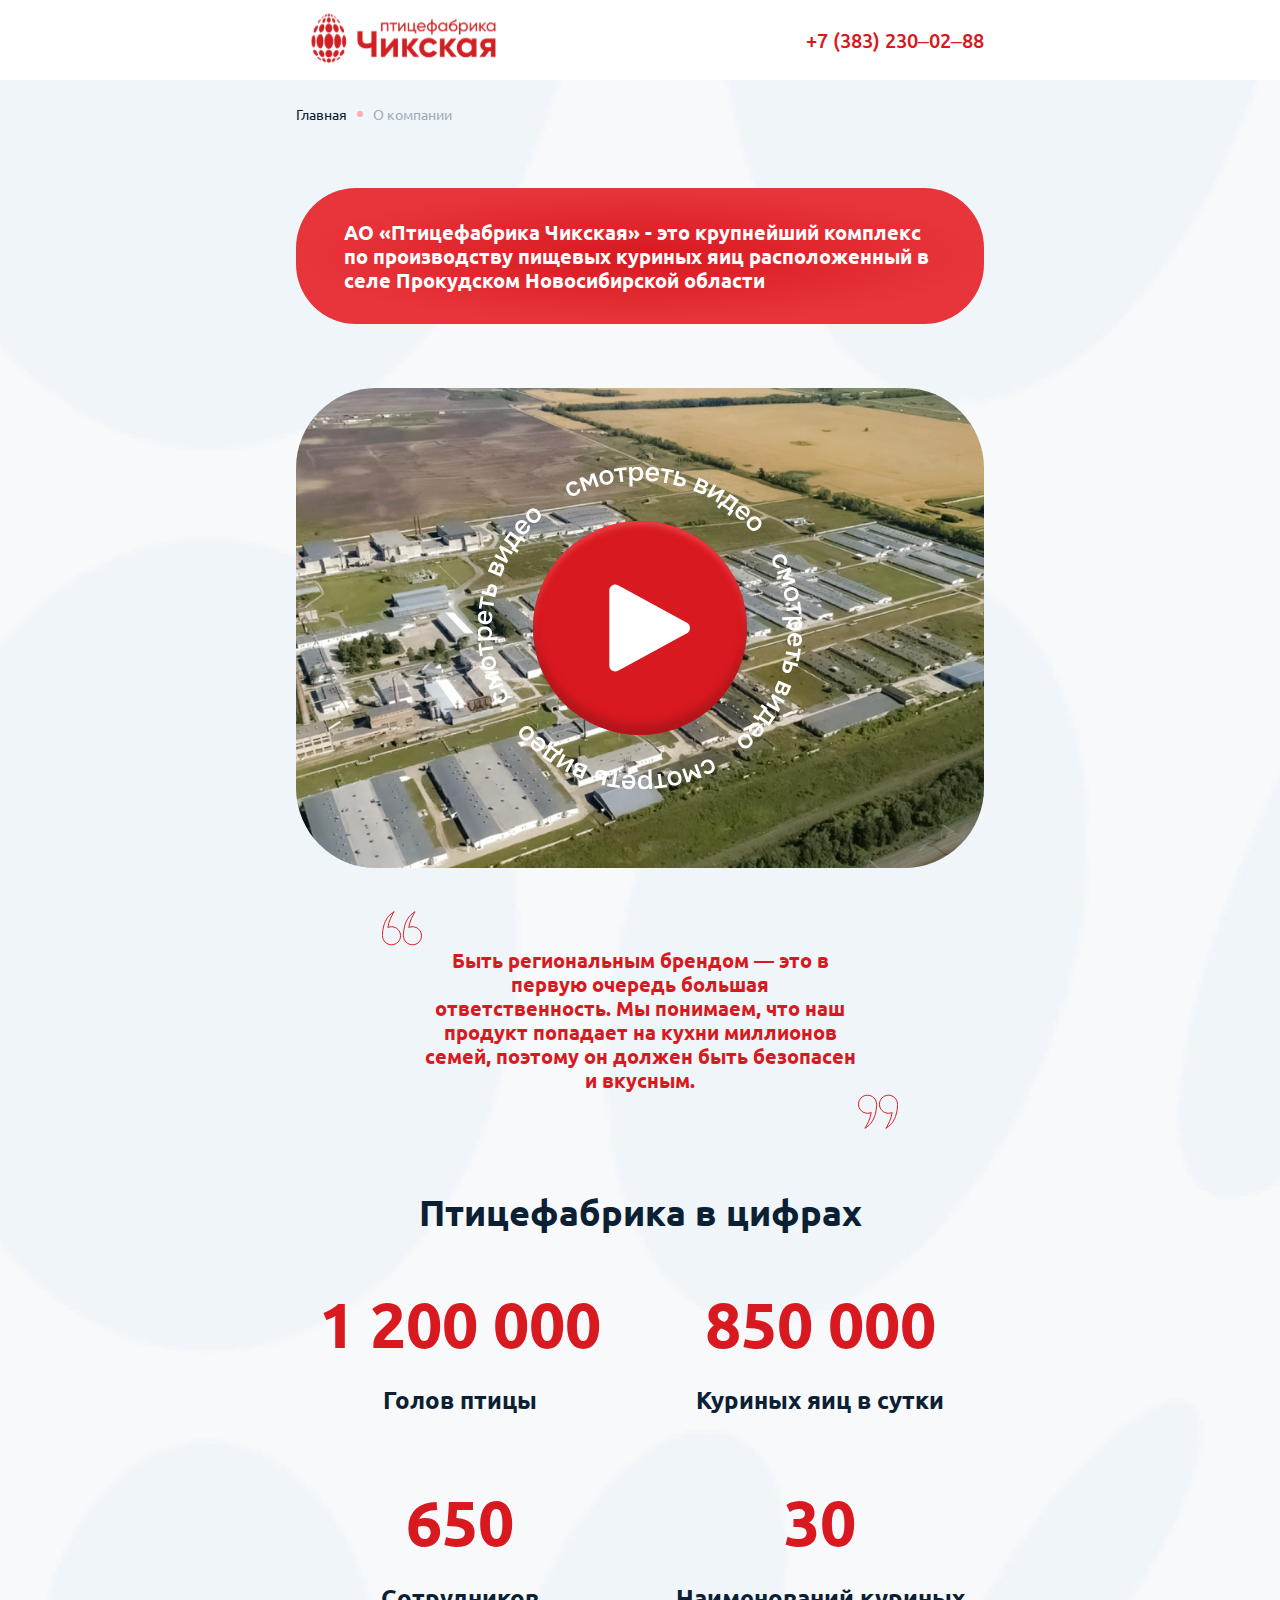
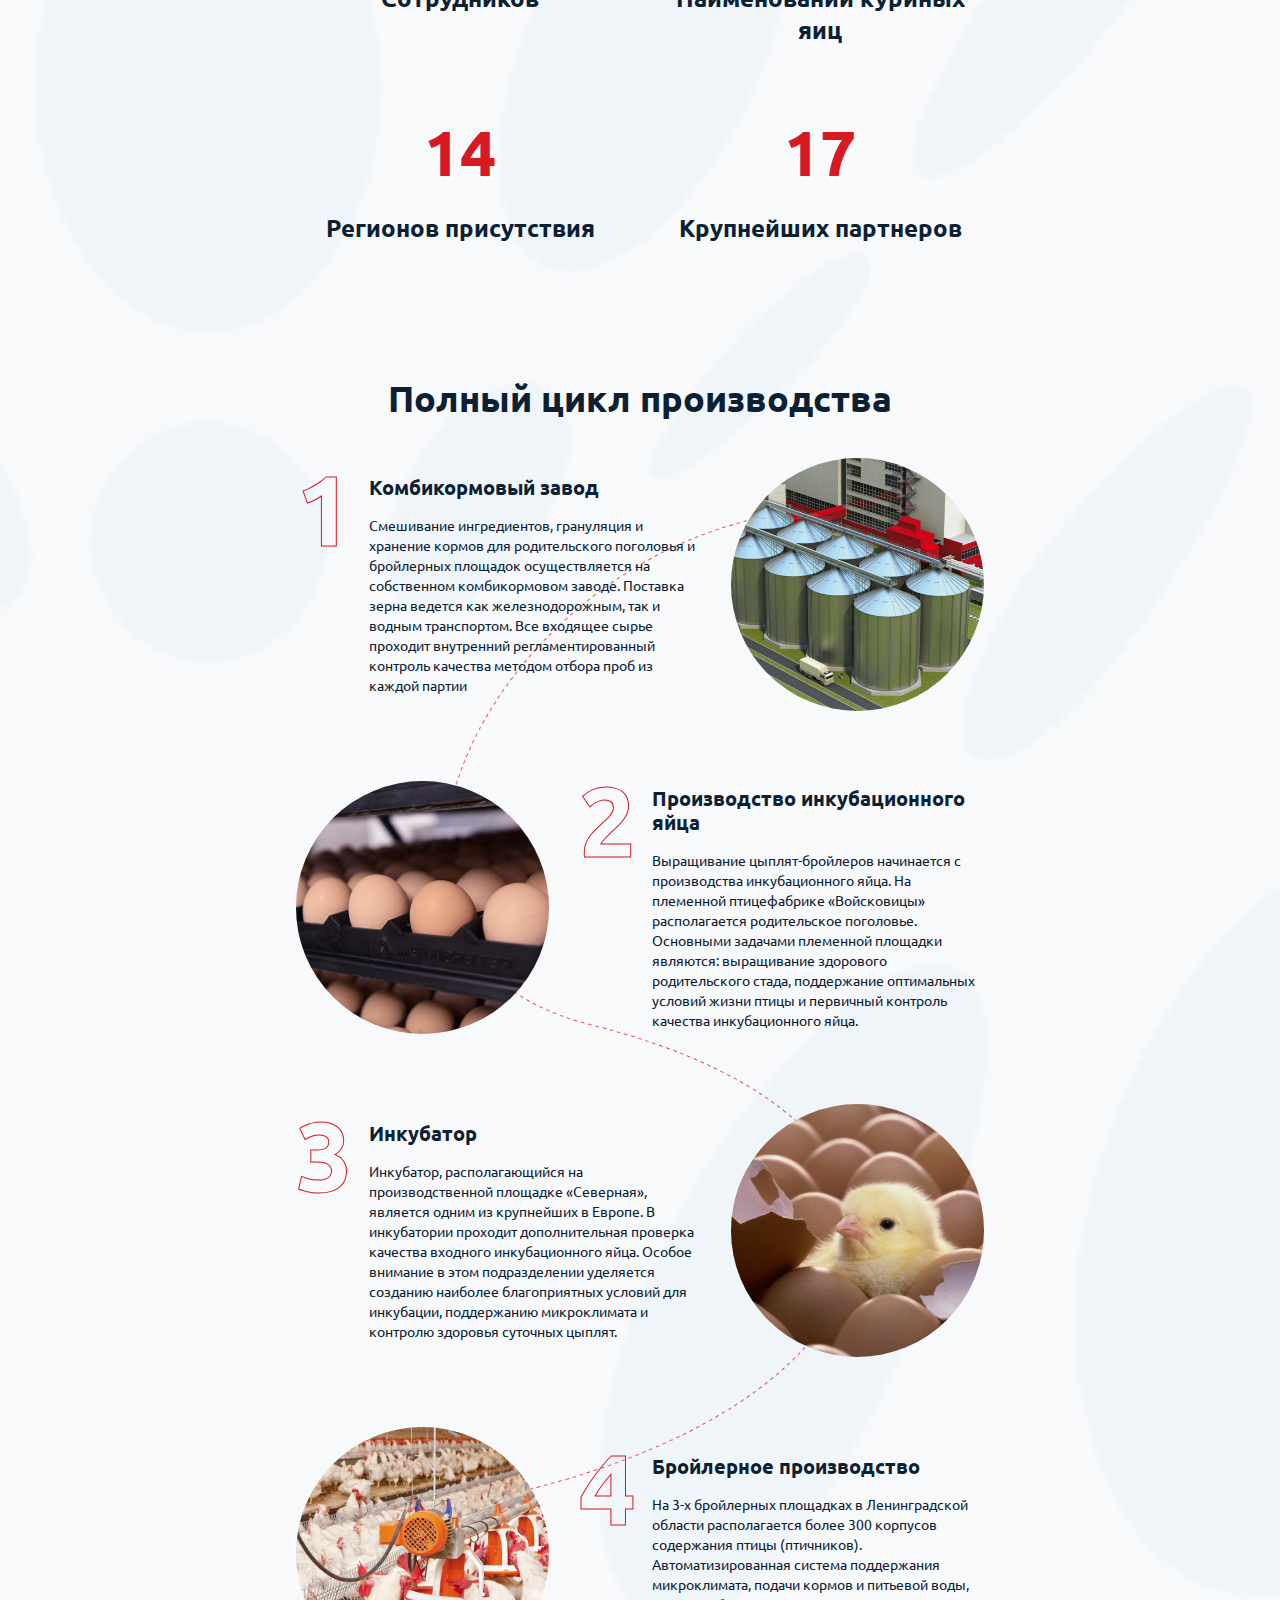
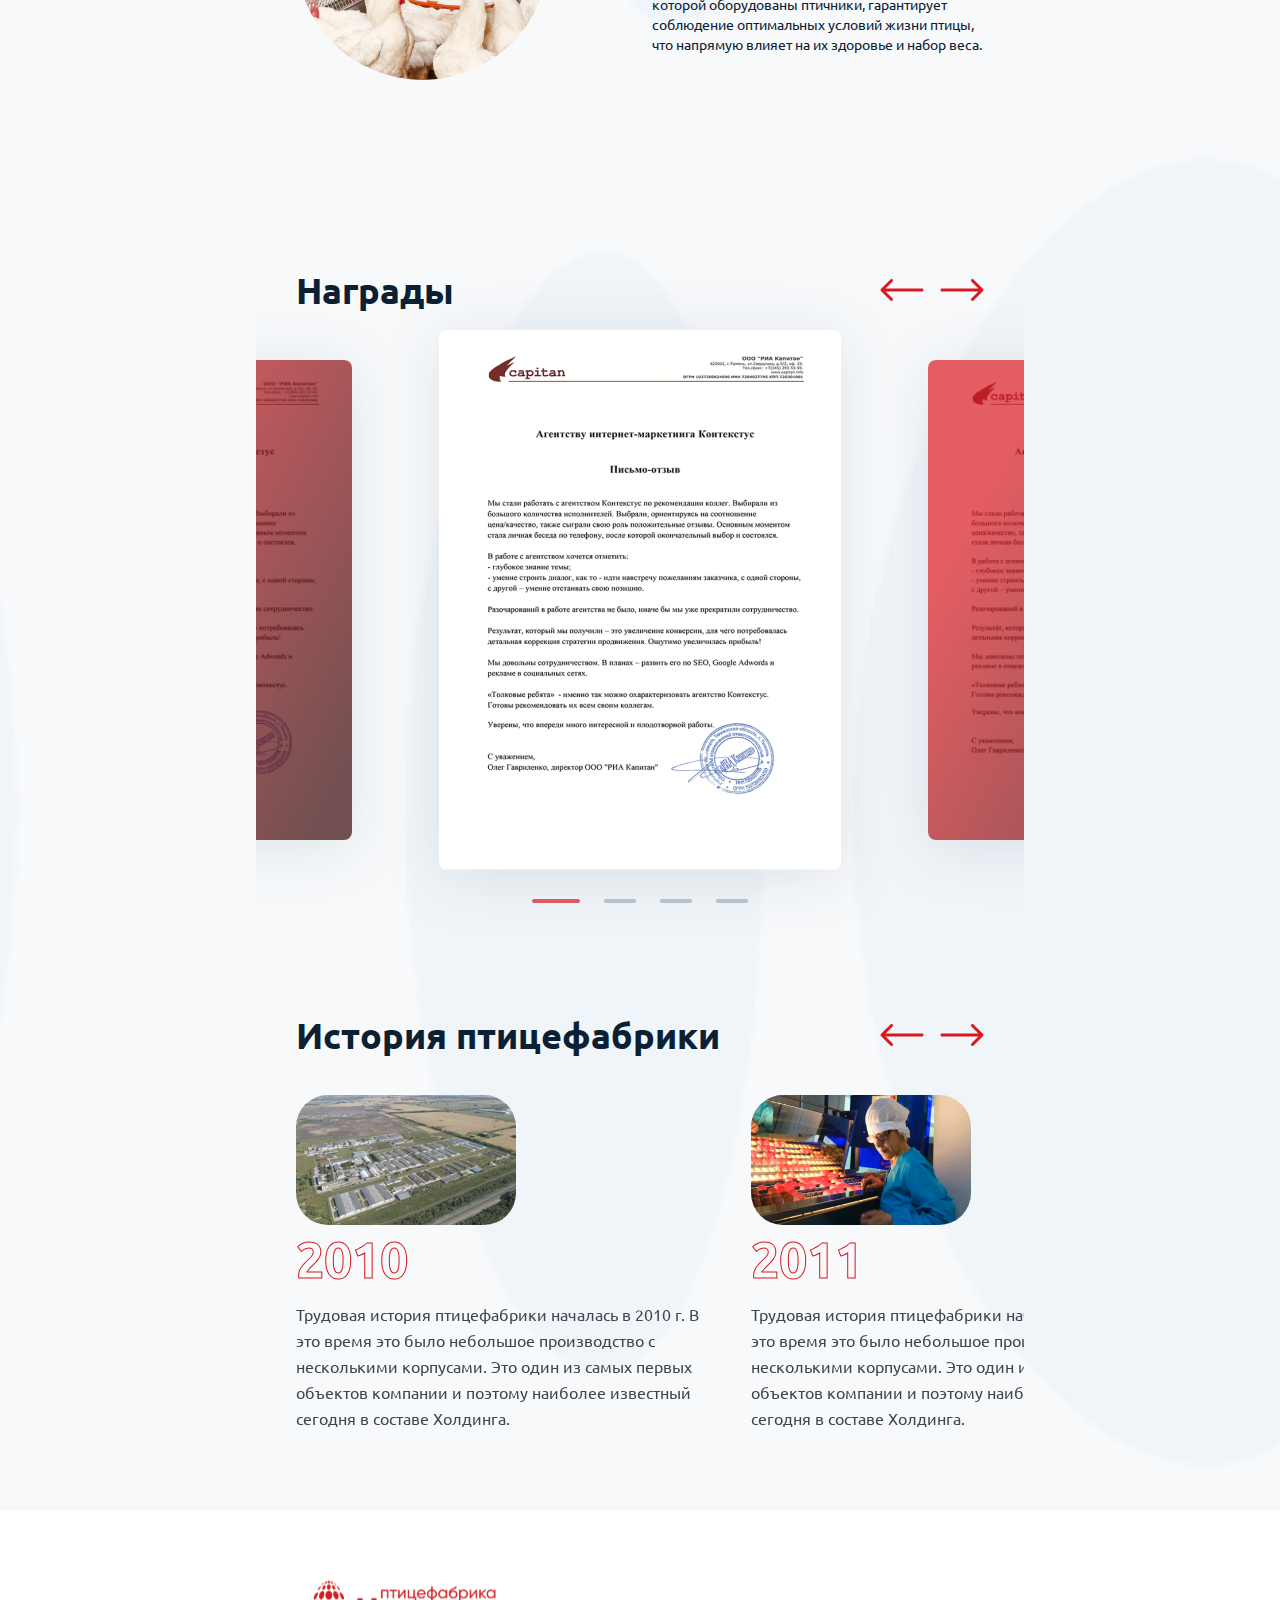
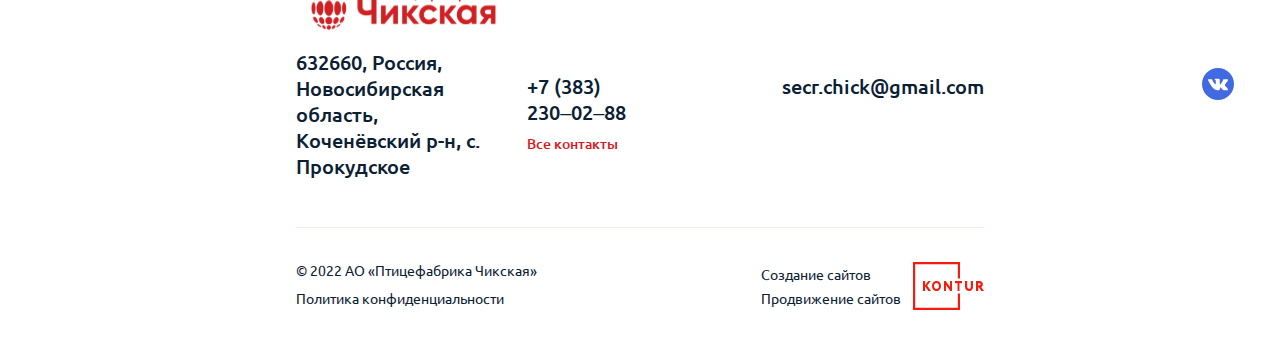
==== about-us.html @ 42e37846 "pages" ====
<!DOCTYPE html>
<html lang="ru">
<head>
    <meta charset="UTF-8">
    <meta http-equiv="X-UA-Compatible" content="IE=edge">
    <meta name="viewport" content="width=device-width, initial-scale=1.0">
    <link rel="stylesheet" href="css/normalize.css">
    <link rel="stylesheet" href="slick-1.8.1/slick/slick-theme.css">
    <link rel="stylesheet" href="slick-1.8.1/slick/slick.css">
    <link rel="stylesheet" href="css/style.css">
    <link rel="stylesheet" href="css/media.css">
    <title></title>
</head>
<body>

    <header class="header">
        <div class="container">
            <div class="header__box">
                <a href="#" class="header__logo">
                    <img src="img/logo.svg" alt="">
                </a>
                <div class="header__navbar">
                    <ul class="ul">
                        <li class="li">
                            <a href="#" class="item">О КОМПАНИИ</a>
                        </li>
                        <li class="li">
                            <a href="#" class="item">Продукция</a>
                        </li>
                        <li class="li">
                            <a href="#" class="item">Где купить</a>
                        </li>
                        <li class="li">
                            <a href="#" class="item">Блог</a>
                        </li>
                        <li class="li">
                            <a href="#" class="item">Вакансии</a>
                        </li>
                        <li class="li">
                            <a href="#" class="item">Контакты</a>
                        </li>
                    </ul>
                </div>
                <div class="header__phone">
                    <a href="tel:+7 (383) 230‒02‒88" class="phone">+7 (383) 230‒02‒88</a>
                </div>
            </div>
        </div>
    </header>
    <main class="main">
        <section class="about_us">
            <div class="container">
                <div class="crumbs">
                    <a href="#">Главная</a>
                    <span></span>
                    <p>О компании</p>
                </div>
                <div class="about_us__title">
                    <h5 class="title">АО «Птицефабрика Чикская» - это крупнейший комплекс по производству пищевых куриных яиц расположенный в селе Прокудском Новосибирской области  </h5>
                </div>
                <div class="about_us__video">
                    <img src="img/video.png" alt="" class="video_img">
                    <img src="img/play-text.svg" alt="" class="play_text">
                    <button class="play_btn">
                        <svg xmlns="http://www.w3.org/2000/svg" width="82" height="88" viewBox="0 0 82 88" fill="none">
                            <path d="M77.9139 38.7812L9.08703 1.23929C5.12594 -0.921185 0.295898 1.94566 0.295898 6.45805V81.542C0.295898 86.0543 5.12552 88.9212 9.08703 86.7607L77.9139 49.2188C82.0447 46.9655 82.0447 41.0345 77.9139 38.7812Z" fill="white"/>
                        </svg>
                    </button>
                </div>
                <div class="about_us__text">
                    <p class="text">Быть региональным брендом — это в первую очередь большая ответственность. Мы понимаем, что наш продукт попадает на кухни миллионов семей, поэтому он должен быть безопасен и вкусным. </p>
                </div>
                <div class="about_us__numbers">
                    <h2 class="title_h2 center">Птицефабрика в цифрах</h2>
                    <div class="numbers__wrap">
                        <h5 class="num">1 200 000</h5>
                        <p class="text">Голов птицы</p>
                    </div>
                    <div class="numbers__wrap">
                        <h5 class="num">850 000</h5>
                        <p class="text">Куриных яиц в сутки</p>
                    </div>
                    <div class="numbers__wrap">
                        <h5 class="num">650</h5>
                        <p class="text">Сотрудников</p>
                    </div>
                    <div class="numbers__wrap">
                        <h5 class="num">30</h5>
                        <p class="text">Наименований куриных яиц</p>
                    </div>
                    <div class="numbers__wrap">
                        <h5 class="num">14</h5>
                        <p class="text">Регионов присутствия</p>
                    </div>
                    <div class="numbers__wrap">
                        <h5 class="num">17</h5>
                        <p class="text">Крупнейших партнеров</p>
                    </div>
                </div>
            </div>
        </section>
        <section class="production">
            <div class="container">
                <h2 class="title_h2 center">Полный цикл производства</h2>
                <div class="production__box">
                    <img src="img/production-line.png" alt="" class="img_line">
                    <div class="production__content">
                        <h5 class="num">1</h5>
                        <div>
                            <h5 class="title">Комбикормовый завод</h5>
                            <p class="text">Смешивание ингредиентов, грануляция и хранение кормов для родительского поголовья и бройлерных площадок осуществляется на собственном комбикормовом заводе. Поставка зерна ведется как железнодорожным, так и водным транспортом. Все входящее сырье проходит внутренний регламентированный контроль качества методом отбора проб из каждой партии</p>
                        </div>
                    </div>
                    <div class="production__img">
                        <img src="img/line-1.png" alt="" class="line">
                        <div class="img">
                            <img src="img/production-1.png" alt="">
                        </div>
                    </div>
                    <div class="production__img">
                        <img src="img/line-2.png" alt="" class="line">
                        <div class="img">
                            <img src="img/production-2.png" alt="">
                        </div>
                    </div>
                    <div class="production__content">
                        <h5 class="num">2</h5>
                        <div>
                            <h5 class="title">Производство инкубационного яйца</h5>
                            <p class="text">Выращивание цыплят-бройлеров начинается с производства инкубационного яйца. На племенной птицефабрике «Войсковицы» располагается родительское поголовье. Основными задачами племенной площадки являются: выращивание здорового родительского стада, поддержание оптимальных условий жизни птицы и первичный контроль качества инкубационного яйца.</p>
                        </div>
                    </div>
                    <div class="production__content">
                        <h5 class="num">3</h5>
                        <div>
                            <h5 class="title">Инкубатор</h5>
                            <p class="text">Инкубатор, располагающийся на производственной площадке «Северная», является одним из крупнейших в Европе. В инкубатории проходит дополнительная проверка качества входного инкубационного яйца. Особое внимание в этом подразделении уделяется созданию наиболее благоприятных условий для инкубации, поддержанию микроклимата и контролю здоровья суточных цыплят.</p>
                        </div>
                    </div>
                    <div class="production__img">
                        <img src="img/line-3.png" alt="" class="line">
                        <div class="img">
                            <img src="img/production-3.png" alt="">
                        </div>
                    </div>
                    <div class="production__img">
                        <img src="img/line-4.png" alt="" class="line">
                        <div class="img">
                            <img src="img/production-4.png" alt="">
                        </div>
                    </div>
                    <div class="production__content">
                        <h5 class="num">4</h5>
                        <div>
                            <h5 class="title">Бройлерное производство</h5>
                            <p class="text">На 3-х бройлерных площадках в Ленинградской области располагается более 300 корпусов содержания птицы (птичников). Автоматизированная система поддержания микроклимата, подачи кормов и питьевой воды, которой оборудованы птичники, гарантирует соблюдение оптимальных условий жизни птицы, что напрямую влияет на их здоровье и набор веса.</p>
                        </div>
                    </div>
                </div>
            </div>
        </section>
        <section class="awards">
            <div class="container">
                <h2 class="title_h2">Награды</h2>
                <div class="awards__slider">
                    <div class="awards__wrap">
                        <div class="awards__block">
                            <img src="img/license.png" alt="">
                        </div>
                    </div>
                    <div class="awards__wrap">
                        <div class="awards__block">
                            <img src="img/license.png" alt="">
                        </div>
                    </div>
                    <div class="awards__wrap">
                        <div class="awards__block">
                            <img src="img/license.png" alt="">
                        </div>
                    </div>
                    <div class="awards__wrap">
                        <div class="awards__block">
                            <img src="img/license.png" alt="">
                        </div>
                    </div>
                </div>
            </div>
        </section>
        <section class="story">
            <div class="container">
                <h2 class="title_h2">История птицефабрики</h2>
                <div class="story__slider">
                    
                    <div class="story__wrap">
                        <div class="story__block">
                            <div class="img">
                                <img src="img/story-2.png" alt="">
                            </div>
                            <h5 class="date">2011</h5>
                            <p class="text">Трудовая история птицефабрики началась в 2010 г. В это время это было небольшое производство с несколькими корпусами. Это один из самых первых объектов компании и поэтому наиболее известный сегодня в составе Холдинга.</p>
                        </div>
                    </div>
                    <div class="story__wrap">
                        <div class="story__block">
                            <div class="img">
                                <img src="img/story-3.png" alt="">
                            </div>
                            <h5 class="date">2012</h5>
                            <p class="text">Трудовая история птицефабрики началась в 2010 г. В это время это было небольшое производство с несколькими корпусами. Это один из самых первых объектов компании и поэтому наиболее известный сегодня в составе Холдинга.</p>

                        </div>
                    </div>
                    <div class="story__wrap">
                        <div class="story__block">
                            <div class="img">
                                <img src="img/story-1.png" alt="">
                            </div>
                            <h5 class="date">2013</h5>
                            <p class="text">Трудовая история птицефабрики началась в 2010 г. В это время это было небольшое производство с несколькими корпусами. Это один из самых первых объектов компании и поэтому наиболее известный сегодня в составе Холдинга.</p>
                        </div>
                    </div>
                    <div class="story__wrap">
                        <div class="story__block">
                            <div class="img">
                                <img src="img/story-1.png" alt="">
                            </div>
                            <h5 class="date">2010</h5>
                            <p class="text">Трудовая история птицефабрики началась в 2010 г. В это время это было небольшое производство с несколькими корпусами. Это один из самых первых объектов компании и поэтому наиболее известный сегодня в составе Холдинга.</p>
                        </div>
                    </div>
                </div>
            </div>
        </section>
    </main>

    <footer class="footer">
        <div class="container">
            <div class="footer__box">
                <a href="#" class="footer__logo">
                    <img src="img/logo.svg" alt="">
                </a>
                <div class="footer__right">
                    <div class="footer__map">
                        <p>632660, Россия, Новосибирская область, <br> Коченёвский р-н, с. Прокудское</p>
                    </div>
                    <div class="footer__email">
                        <a href="tomail:secr.chick@gmail.com" class="link">secr.chick@gmail.com</a>
                    </div>
                    <div class="footer__phone">
                        <a href="tel:+7 (383) 230‒02‒88" class="phone">+7 (383) 230‒02‒88</a>
                        <a href="#" class="link">Все контакты</a>
                        <div class="soc">
                            <a href="#" class="item">
                                <img src="img/vk.svg" alt="">
                            </a>
                        </div>
                    </div>
                </div>
            </div>
            <div class="footer__bottom">
                <div class="left">
                    <p class="copy">© 2022 АО «Птицефабрика Чикская»</p>
                    <a href="#" class="link">Политика конфиденциальности</a>
                </div>
                <div class="right">
                    <div>
                        <a href="#" class="link">Создание сайтов</a>
                        <a href="#" class="link">Продвижение сайтов</a>
                    </div>
                    <img src="img/kontur.svg" alt="">
                </div>
            </div>
        </div>
    </footer>

    <script src="js/jquery.min.js"></script>
    <script src="slick-1.8.1/slick/slick.min.js"></script>
    <script src="js/main.js"></script>
    <script>
        $('.awards__slider').slick({
            infinite: true,
            slidesToShow: 3,
            slidesToScroll: 1,
            dots: true,
            arrows: true,
            centerMode: true,
            centerPadding: '0px',
            responsive: [
                {
                breakpoint: 1300,
                settings: {
                    centerMode: true,
                    centerPadding: '150px',
                    slidesToShow: 1,
                }
                },
                {
                breakpoint: 686,
                settings: {
                    
                }
                }
            ]
        });
        $('.story__slider').slick({
            infinite: true,
            slidesToShow: 3.14,
            slidesToScroll: 1,
            dots: false,
            arrows: true,
            responsive: [
                {
                breakpoint: 1300,
                settings: {
                    slidesToShow: 1.6,
                }
                },
                {
                breakpoint: 686,
                settings: {
                    
                }
                }
            ]
        });
    </script>
</body>
</html>
---- css/style.css ----
@import url("https://fonts.googleapis.com/css2?family=Ubuntu:ital,wght@0,300;0,400;0,500;0,700;1,300;1,400;1,500;1,700&display=swap");
*, *::before, *::after {
  margin: 0;
  padding: 0;
  outline: none;
  -webkit-box-sizing: border-box;
          box-sizing: border-box;
}

body {
  font-family: "Ubuntu", sans-serif;
}

:focus {
  outline: none;
}

button {
  cursor: pointer;
}

a {
  padding: 0;
  margin: 0;
  text-decoration: none;
}

p {
  padding: 0;
  margin: 0;
}

h1, h2, h3, h4, h5, h6 {
  padding: 0;
  margin: 0;
}

ul, ol {
  list-style: none;
  padding: 0;
  margin: 0;
}

.container {
  max-width: 1323px;
  width: 100%;
  margin: 0 auto;
}

.header {
  height: 104px;
  overflow: hidden;
  background: #FFFFFF;
}

.header__burgir {
  display: none;
}

.header__box {
  display: -webkit-box;
  display: -ms-flexbox;
  display: flex;
  -webkit-box-align: center;
      -ms-flex-align: center;
          align-items: center;
  -webkit-box-pack: justify;
      -ms-flex-pack: justify;
          justify-content: space-between;
}

.header__logo {
  width: 307px;
  height: 104px;
  display: -webkit-box;
  display: -ms-flexbox;
  display: flex;
  -webkit-box-align: center;
      -ms-flex-align: center;
          align-items: center;
  -webkit-box-pack: center;
      -ms-flex-pack: center;
          justify-content: center;
}
.header__logo img {
  width: 100%;
}

.header__navbar .ul {
  display: -webkit-box;
  display: -ms-flexbox;
  display: flex;
}
.header__navbar .item {
  font-weight: 500;
  font-size: 18px;
  line-height: 21px;
  letter-spacing: 0.02em;
  text-transform: uppercase;
  color: #0B2033;
  margin-left: 32px;
}
.header__navbar .li:nth-child(1) .item {
  margin-left: 0;
}

.header__phone .phone {
  font-weight: 500;
  font-size: 20px;
  line-height: 26px;
  color: #D81920;
}

.main {
  position: relative;
  background: #F7F9FB;
}

.main::after {
  content: "";
  background: url(../img/bg.png) no-repeat center/cover;
  position: absolute;
  top: 0;
  left: 0;
  width: 100%;
  height: 100%;
  opacity: 0.9;
}

section {
  position: relative;
  z-index: 1;
}

.banner {
  height: 752px;
}
.banner .slick-dots {
  bottom: 32px;
  z-index: 1;
}
.banner .slick-dots li {
  width: 32px;
  height: 4px;
  background: #FFFFFF;
  opacity: 0.7;
  border-radius: 4px;
  margin: 0 12px;
  -webkit-transition: all 0.2s ease;
  transition: all 0.2s ease;
}
.banner .slick-dots li button {
  display: none;
}
.banner .slick-dots li.slick-active {
  width: 48px;
  background: #D81920;
  opacity: 1;
}

.banner__wrap {
  height: 752px;
  position: relative;
}

.banner__wrap::after {
  content: "";
  width: 100%;
  height: 645px;
  background: -webkit-gradient(linear, left top, left bottom, color-stop(44.77%, rgba(11, 32, 51, 0)), to(rgba(11, 32, 51, 0.7)));
  background: linear-gradient(180deg, rgba(11, 32, 51, 0) 44.77%, rgba(11, 32, 51, 0.7) 100%);
  position: absolute;
  bottom: 0;
  left: 0;
}

.banner__block {
  position: relative;
  z-index: 1;
  width: 100%;
  height: 100%;
  padding-top: 500px;
}
.banner__block .title {
  max-width: 720px;
  width: 100%;
  font-weight: 700;
  font-size: 50px;
  line-height: 68px;
  color: #FFFFFF;
}

.title_h2 {
  display: -webkit-box;
  display: -ms-flexbox;
  display: flex;
  font-weight: 700;
  font-size: 40px;
  line-height: 40px;
  color: #0B2033;
  margin-bottom: 20px;
  position: relative;
}
.title_h2 span {
  width: 24px;
  height: 24px;
  background: #D81920;
  border-radius: 50%;
  display: -webkit-box;
  display: -ms-flexbox;
  display: flex;
  -webkit-box-align: center;
      -ms-flex-align: center;
          align-items: center;
  -webkit-box-pack: center;
      -ms-flex-pack: center;
          justify-content: center;
  font-weight: 400;
  font-size: 14px;
  line-height: 20px;
  color: #FFFFFF;
  position: absolute;
  top: -3px;
  right: -30px;
}
.title_h2 .link {
  margin-left: auto;
  font-weight: 500;
  font-size: 14px;
  line-height: 18px;
  color: #FF2931;
  display: -webkit-box;
  display: -ms-flexbox;
  display: flex;
  -webkit-box-align: center;
      -ms-flex-align: center;
          align-items: center;
}
.title_h2 .link svg {
  margin-left: 7px;
}

.title_h2.center {
  display: -webkit-box;
  display: -ms-flexbox;
  display: flex;
  -webkit-box-pack: center;
      -ms-flex-pack: center;
          justify-content: center;
}

.title__h2 {
  font-weight: 700;
  font-size: 50px;
  line-height: 68px;
  color: #0B2033;
  margin-bottom: 40px;
}

.services {
  padding-top: 117px;
}

.services__title {
  font-weight: 400;
  font-size: 32px;
  line-height: 40px;
  color: #3F464E;
  margin-bottom: 50px;
}

.services__box {
  display: -webkit-box;
  display: -ms-flexbox;
  display: flex;
  -ms-flex-wrap: wrap;
      flex-wrap: wrap;
}

.services__block {
  width: 420px;
  background: #FFFFFF;
  border-radius: 16px;
  padding: 35px 30px 60px 30px;
  margin-right: 30px;
  margin-bottom: 30px;
}
.services__block .icon {
  margin-bottom: 16px;
  height: 100px;
}
.services__block .title {
  font-weight: 700;
  font-size: 24px;
  line-height: 32px;
  color: #0B2033;
  margin-bottom: 16px;
}
.services__block .text {
  font-weight: 400;
  font-size: 14px;
  line-height: 20px;
  color: #3F464E;
}

.services__block:nth-child(3n) {
  margin-right: 0;
}

.news {
  padding-top: 120px;
  padding-bottom: 120px;
}
.news .title_h2 {
  margin-bottom: 47px;
}

.news__box {
  display: -webkit-box;
  display: -ms-flexbox;
  display: flex;
}

.news__item {
  display: block;
  width: 420px;
  margin-right: 30px;
  padding-bottom: 20px;
  border-bottom: 1px solid #D7E1EA;
  -webkit-transition: all 0.3s ease;
  transition: all 0.3s ease;
}
.news__item .img {
  width: 100%;
  height: 195px;
  position: relative;
  overflow: hidden;
  margin-bottom: 16px;
}
.news__item .img img {
  position: absolute;
  top: 50%;
  left: 50%;
  -webkit-transform: translate(-50%, -50%);
          transform: translate(-50%, -50%);
  width: 100%;
}
.news__item .date {
  display: inline-block;
  padding: 4px 20px;
  border: 1px solid #0B2033;
  border-radius: 28px;
  margin-bottom: 16px;
  font-weight: 400;
  font-size: 14px;
  line-height: 20px;
  color: #0B2033;
}
.news__item .title {
  height: 78px;
  overflow: hidden;
  font-weight: 500;
  font-size: 20px;
  line-height: 26px;
  color: #0B2033;
  -webkit-transition: all 0.3s ease;
  transition: all 0.3s ease;
}

.news__item:nth-child(3n) {
  margin-right: 0;
}

.news__item:hover {
  border-bottom: 1px solid #FBE9EA;
}
.news__item:hover .title {
  color: #FF2931;
}

.footer {
  background: #FFFFFF;
  padding-top: 58px;
}

.footer__box {
  display: -webkit-box;
  display: -ms-flexbox;
  display: flex;
  -webkit-box-pack: justify;
      -ms-flex-pack: justify;
          justify-content: space-between;
  padding-bottom: 40px;
}

.footer__map {
  width: 400px;
}

.footer__logo {
  min-width: 215px;
  width: 215px;
  height: 80px;
}
.footer__logo img {
  width: 100%;
}

.footer__right {
  width: 100%;
  display: -webkit-box;
  display: -ms-flexbox;
  display: flex;
  -webkit-box-pack: justify;
      -ms-flex-pack: justify;
          justify-content: space-between;
}

.footer__map p {
  font-weight: 500;
  font-size: 20px;
  line-height: 26px;
  color: #0B2033;
}

.footer__email .link {
  font-weight: 500;
  font-size: 20px;
  line-height: 26px;
  color: #0B2033;
}

.footer__phone .phone {
  display: block;
  font-weight: 500;
  font-size: 20px;
  line-height: 26px;
  color: #0B2033;
  margin-bottom: 10px;
}
.footer__phone .link {
  display: block;
  font-weight: 500;
  font-size: 14px;
  line-height: 18px;
  color: #D81920;
  margin-bottom: 12px;
}
.footer__phone .soc {
  display: -webkit-box;
  display: -ms-flexbox;
  display: flex;
}
.footer__phone .soc .item {
  width: 32px;
  height: 32px;
  display: block;
  margin-right: 6px;
}
.footer__phone .soc .item img {
  width: 100%;
}

.footer__bottom {
  display: -webkit-box;
  display: -ms-flexbox;
  display: flex;
  padding-top: 40px;
  padding-bottom: 40px;
  border-top: 1px solid #FBE8E9;
}
.footer__bottom .left .copy {
  font-weight: 400;
  font-size: 14px;
  line-height: 20px;
  color: #0B2033;
  margin-bottom: 8px;
}
.footer__bottom .left .link {
  font-weight: 400;
  font-size: 14px;
  line-height: 20px;
  color: #0B2033;
}
.footer__bottom .right {
  margin-left: auto;
  display: -webkit-box;
  display: -ms-flexbox;
  display: flex;
  -webkit-box-pack: end;
      -ms-flex-pack: end;
          justify-content: flex-end;
  -webkit-box-align: center;
      -ms-flex-align: center;
          align-items: center;
}
.footer__bottom .right .link {
  display: block;
  font-weight: 400;
  font-size: 14px;
  line-height: 20px;
  color: #0B2033;
  margin: 4px 0;
}
.footer__bottom .right img {
  margin-left: 12px;
}

.about_us {
  padding-top: 24px;
}

.crumbs {
  display: -webkit-box;
  display: -ms-flexbox;
  display: flex;
  -webkit-box-align: center;
      -ms-flex-align: center;
          align-items: center;
  margin-bottom: 80px;
}
.crumbs p {
  font-weight: 400;
  font-size: 14px;
  line-height: 20px;
  color: #A0ADB9;
}
.crumbs a {
  font-weight: 400;
  font-size: 14px;
  line-height: 20px;
  color: #0B2033;
}
.crumbs a:hover {
  color: #D81920;
}
.crumbs span {
  width: 6px;
  height: 6px;
  border-radius: 50%;
  background: #FBAEB1;
  margin: 0 10px;
}

.about_us__title {
  background: radial-gradient(50% 50% at 50% 50%, #D81920 0%, #E7353B 100%);
  border-radius: 80px;
  padding: 32px 80px 40px 80px;
  margin-bottom: 80px;
  overflow: hidden;
  position: relative;
}
.about_us__title .title {
  font-weight: 700;
  font-size: 40px;
  line-height: 48px;
  color: #FFFFFF;
  position: relative;
  z-index: 1;
}

@-webkit-keyframes play_text {
  from {
    -webkit-transform: translate(-50%, -50%) rotate(0);
            transform: translate(-50%, -50%) rotate(0);
  }
  to {
    -webkit-transform: translate(-50%, -50%) rotate(-360deg);
            transform: translate(-50%, -50%) rotate(-360deg);
  }
}

@keyframes play_text {
  from {
    -webkit-transform: translate(-50%, -50%) rotate(0);
            transform: translate(-50%, -50%) rotate(0);
  }
  to {
    -webkit-transform: translate(-50%, -50%) rotate(-360deg);
            transform: translate(-50%, -50%) rotate(-360deg);
  }
}
.about_us__video {
  width: 100%;
  height: 587px;
  position: relative;
  overflow: hidden;
  border-radius: 80px;
  margin-bottom: 120px;
}
.about_us__video .video_img {
  position: absolute;
  top: 50%;
  left: 50%;
  -webkit-transform: translate(-50%, -50%);
          transform: translate(-50%, -50%);
  width: 100%;
  height: auto;
}
.about_us__video .play_text {
  position: absolute;
  top: 50%;
  left: 50%;
  z-index: 1;
  -webkit-transform: translate(-50%, -50%);
          transform: translate(-50%, -50%);
  -webkit-animation-name: play_text;
          animation-name: play_text;
  -webkit-animation-duration: 20s;
          animation-duration: 20s;
  -webkit-animation-iteration-count: infinite;
          animation-iteration-count: infinite;
  -webkit-animation-timing-function: linear;
          animation-timing-function: linear;
}
.about_us__video .play_btn {
  width: 214px;
  height: 214px;
  background: #D81920;
  -webkit-box-shadow: inset 0px -10px 9px #B1151B, inset 0px 4px 6px #EC4147;
          box-shadow: inset 0px -10px 9px #B1151B, inset 0px 4px 6px #EC4147;
  border-radius: 50%;
  display: -webkit-box;
  display: -ms-flexbox;
  display: flex;
  -webkit-box-align: center;
      -ms-flex-align: center;
          align-items: center;
  -webkit-box-pack: center;
      -ms-flex-pack: center;
          justify-content: center;
  position: absolute;
  top: 50%;
  left: 50%;
  z-index: 2;
  -webkit-transform: translate(-50%, -50%);
          transform: translate(-50%, -50%);
  border: 0;
  -webkit-transition: all 0.4s ease;
  transition: all 0.4s ease;
}
.about_us__video .play_btn svg {
  -webkit-transform: translateX(10px);
          transform: translateX(10px);
}
.about_us__video .play_btn:hover {
  -webkit-transform: translate(-50%, -50%) scale(1.04);
          transform: translate(-50%, -50%) scale(1.04);
}

.about_us__text {
  max-width: 837px;
  width: 100%;
  margin: 0 auto;
  margin-bottom: 120px;
  position: relative;
}
.about_us__text .text {
  font-weight: 700;
  font-size: 24px;
  line-height: 32px;
  text-align: center;
  color: #D81920;
  position: relative;
  z-index: 1;
}

.about_us__text::after {
  content: "";
  width: 40px;
  height: 40px;
  background: url(../img/quote.svg) no-repeat center;
  background-size: 100%;
  position: absolute;
  top: -40px;
  left: -40px;
}

.about_us__text::before {
  content: "";
  width: 40px;
  height: 40px;
  background: url(../img/quote.svg) no-repeat center;
  background-size: 100%;
  position: absolute;
  bottom: -40px;
  right: -40px;
  -webkit-transform: rotate(-180deg);
          transform: rotate(-180deg);
}

.about_us__numbers {
  display: -webkit-box;
  display: -ms-flexbox;
  display: flex;
  -ms-flex-wrap: wrap;
      flex-wrap: wrap;
  padding-bottom: 120px;
}
.about_us__numbers .title_h2 {
  width: 100%;
  margin-bottom: 40px;
}

.numbers__wrap {
  width: 440px;
  display: -webkit-box;
  display: -ms-flexbox;
  display: flex;
  -webkit-box-orient: vertical;
  -webkit-box-direction: normal;
      -ms-flex-direction: column;
          flex-direction: column;
  -webkit-box-align: center;
      -ms-flex-align: center;
          align-items: center;
  padding-top: 16px;
  padding-bottom: 40px;
  margin-bottom: 14px;
}
.numbers__wrap .num {
  font-weight: 700;
  font-size: 64px;
  line-height: 72px;
  color: #D81920;
  margin-bottom: 24px;
}
.numbers__wrap .text {
  font-weight: 700;
  font-size: 24px;
  line-height: 32px;
  text-align: center;
  color: #0B2033;
}

.production {
  padding-bottom: 120px;
}
.production .title_h2 {
  margin-bottom: 40px;
}

.production__box {
  display: -webkit-box;
  display: -ms-flexbox;
  display: flex;
  -webkit-box-align: center;
      -ms-flex-align: center;
          align-items: center;
  -webkit-box-pack: justify;
      -ms-flex-pack: justify;
          justify-content: space-between;
  -ms-flex-wrap: wrap;
      flex-wrap: wrap;
  max-width: 1165px;
  width: 100%;
  margin: 0 auto;
  position: relative;
}
.production__box .img_line {
  position: absolute;
  top: 16%;
  left: 20%;
}

.production__content {
  width: 553px;
  margin-bottom: 12px;
  display: -webkit-box;
  display: -ms-flexbox;
  display: flex;
  position: relative;
  z-index: 2;
}
.production__content .num {
  width: 57px;
  margin-right: 16px;
  font-weight: 700;
  font-size: 100px;
  line-height: 68px;
  color: rgba(0, 0, 0, 0);
  text-decoration: none;
  -webkit-text-stroke-width: 1px;
  -webkit-text-stroke-color: #D81920;
}
.production__content .title {
  font-weight: 700;
  font-size: 24px;
  line-height: 32px;
  color: #0B2033;
  margin-bottom: 16px;
}
.production__content .text {
  font-weight: 400;
  font-size: 16px;
  line-height: 26px;
  color: #0B2033;
}

.production__img {
  width: 480px;
  height: 480px;
  margin-bottom: 12px;
  position: relative;
  position: relative;
  z-index: 2;
}
.production__img .line {
  position: absolute;
  bottom: -5px;
  right: -5px;
  z-index: 1;
}
.production__img .img {
  width: 480px;
  height: 480px;
  overflow: hidden;
  position: absolute;
  top: 0;
  left: 0;
  border-radius: 50%;
}
.production__img .img img {
  position: absolute;
  top: 50%;
  left: 50%;
  -webkit-transform: translate(-50%, -50%);
          transform: translate(-50%, -50%);
  width: 130%;
  height: auto;
}

.awards .slick-prev {
  width: 45px;
  height: 30px;
  top: 0px;
  right: 56px;
  left: auto;
  background: url(../img/left.svg) no-repeat center;
}
.awards .slick-next {
  width: 45px;
  height: 30px;
  top: 0px;
  right: 0;
  background: url(../img/right.svg) no-repeat center;
}
.awards .slick-next::before, .awards .slick-prev::before {
  display: none;
}
.awards .slick-track {
  padding-top: 50px;
  padding-bottom: 150px;
}
.awards .slick-dots {
  bottom: 120px;
}
.awards .slick-dots li {
  width: 32px;
  height: 4px;
  background: #A0ADB9;
  opacity: 0.7;
  border-radius: 4px;
  margin: 0 12px;
  border-radius: 4px;
}
.awards .slick-dots li button {
  display: none;
}
.awards .slick-dots li.slick-active {
  width: 48px;
  background: #D81920;
}

.awards__slider {
  margin-top: -50px;
}

.awards__wrap {
  height: 540px;
  display: -webkit-box !important;
  display: -ms-flexbox !important;
  display: flex !important;
  -webkit-box-align: center;
      -ms-flex-align: center;
          align-items: center;
}

.awards__block {
  width: 360px;
  height: 480px;
  position: relative;
  overflow: hidden;
  margin: 0 auto;
  -webkit-transition: all 0.3s ease;
  transition: all 0.3s ease;
  -webkit-filter: drop-shadow(0px 8px 30px rgba(16, 38, 61, 0.1));
          filter: drop-shadow(0px 8px 30px rgba(16, 38, 61, 0.1));
  border-radius: 8px;
}
.awards__block img {
  position: absolute;
  top: 50%;
  left: 50%;
  -webkit-transform: translate(-50%, -50%);
          transform: translate(-50%, -50%);
  width: 100%;
}

.awards__wrap.slick-slide.slick-current.slick-active.slick-center .awards__block {
  width: 402px;
  height: 540px;
}

.awards__block::after {
  content: "";
  width: 100%;
  height: 100%;
  background: linear-gradient(118.12deg, rgba(216, 25, 32, 0.7) 20.61%, rgba(55, 5, 7, 0.7) 93.24%), url(c1.png);
  position: absolute;
  top: 0;
  left: 0;
  -webkit-transition: all 0.2s ease;
  transition: all 0.2s ease;
}

.awards__wrap.slick-slide.slick-current.slick-active.slick-center .awards__block::after {
  opacity: 0;
}

.story {
  padding-bottom: 160px;
}
.story .title_h2 {
  margin-bottom: 40px;
}
.story .slick-prev {
  width: 45px;
  height: 30px;
  top: -40px;
  right: 56px;
  left: auto;
  background: url(../img/left.svg) no-repeat center;
}
.story .slick-next {
  width: 45px;
  height: 30px;
  top: -40px;
  right: 0;
  background: url(../img/right.svg) no-repeat center;
}
.story .slick-next::before, .story .slick-prev::before {
  display: none;
}
.story .container {
  padding-right: 0;
}

.story__block {
  width: 420px;
  -webkit-transform: translateX(14%);
          transform: translateX(14%);
}
.story__block .img {
  width: 220px;
  height: 130px;
  position: relative;
  overflow: hidden;
  border-radius: 32px;
}
.story__block .img img {
  position: absolute;
  top: 50%;
  left: 50%;
  -webkit-transform: translate(-50%, -50%);
          transform: translate(-50%, -50%);
  width: 100%;
  height: auto;
}
.story__block .date {
  font-weight: 700;
  font-size: 50px;
  line-height: 68px;
  color: rgba(0, 0, 0, 0);
  text-decoration: none;
  -webkit-text-stroke-width: 1px;
  -webkit-text-stroke-color: #D81920;
  margin-bottom: 8px;
}
.story__block .text {
  font-weight: 400;
  font-size: 16px;
  line-height: 26px;
  color: #3F464E;
}

.crumbs {
  margin-bottom: 80px;
  display: -webkit-box;
  display: -ms-flexbox;
  display: flex;
  -webkit-box-align: center;
      -ms-flex-align: center;
          align-items: center;
}
.crumbs a {
  font-weight: 400;
  font-size: 14px;
  line-height: 20px;
  color: #0B2033;
}
.crumbs span {
  width: 6px;
  height: 6px;
  margin: 0 10px;
  border-radius: 50%;
  background: #FBAEB1;
}
.crumbs p {
  font-weight: 400;
  font-size: 14px;
  line-height: 20px;
  color: #A0ADB9;
}

.products {
  padding-top: 24px;
  padding-bottom: 120px;
}
.products .title_h2 {
  margin-bottom: 40px;
}

.products__box {
  display: -webkit-box;
  display: -ms-flexbox;
  display: flex;
  -webkit-box-pack: justify;
      -ms-flex-pack: justify;
          justify-content: space-between;
}

.products__aside {
  width: 285px;
}
.products__aside .wrap {
  background: #FFFFFF;
  border-radius: 16px;
  overflow: hidden;
}
.products__aside .btn {
  width: 100%;
  height: 42px;
  background: #D81920;
  border-radius: 40px;
  border: 0;
  display: -webkit-box;
  display: -ms-flexbox;
  display: flex;
  -webkit-box-align: center;
      -ms-flex-align: center;
          align-items: center;
  -webkit-box-pack: center;
      -ms-flex-pack: center;
          justify-content: center;
  font-weight: 400;
  font-size: 16px;
  line-height: 26px;
  color: #FFFFFF;
  margin-top: 32px;
  -webkit-transition: all 0.2s ease;
  transition: all 0.2s ease;
}
.products__aside .btn:hover {
  background: #FF2931;
}
.products__aside .nav .item {
  display: block;
  padding: 12px 32px;
  border-bottom: 1px solid #F7F9FB;
  border-radius: 10px;
  font-weight: 400;
  font-size: 16px;
  line-height: 26px;
  color: #3F464E;
  overflow: hidden;
  position: relative;
  -webkit-transition: all 0.2s ease;
  transition: all 0.2s ease;
}
.products__aside .nav .item:hover, .products__aside .nav .item.active {
  color: #FF2931;
}
.products__aside .nav .item.active::after {
  content: "";
  width: 5px;
  height: 100%;
  position: absolute;
  top: 0;
  background: #FF2931;
  left: 0;
}

.products__content {
  width: 987px;
}
.products__content .box {
  display: -webkit-box;
  display: -ms-flexbox;
  display: flex;
  -ms-flex-wrap: wrap;
      flex-wrap: wrap;
}

.products__item {
  display: block;
  width: 311px;
  height: 364px;
  margin-right: 27px;
  margin-bottom: 30px;
  background: #FFFFFF;
  -webkit-box-shadow: 0px 8px 30px rgba(16, 38, 61, 0.1);
          box-shadow: 0px 8px 30px rgba(16, 38, 61, 0.1);
  border-radius: 16px;
  position: relative;
  overflow: hidden;
}
.products__item .medal {
  position: absolute;
  top: 10px;
  right: 10px;
  z-index: 2;
}
.products__item .img {
  width: 100%;
  height: 220px;
  position: relative;
  overflow: hidden;
}
.products__item .img img {
  position: absolute;
  top: 50%;
  left: 50%;
  -webkit-transform: translate(-50%, -50%);
          transform: translate(-50%, -50%);
  width: auto;
  height: 100%;
  -webkit-transition: all 0.3s ease;
  transition: all 0.3s ease;
}
.products__item .img .btn {
  opacity: 0;
  width: 150px;
  height: 42px;
  background: #D81920;
  border-radius: 40px;
  display: -webkit-box;
  display: -ms-flexbox;
  display: flex;
  -webkit-box-align: center;
      -ms-flex-align: center;
          align-items: center;
  -webkit-box-pack: center;
      -ms-flex-pack: center;
          justify-content: center;
  font-weight: 400;
  font-size: 16px;
  line-height: 26px;
  color: #FFFFFF;
  position: absolute;
  top: 50%;
  left: 50%;
  -webkit-transform: translate(-50%, -50%);
          transform: translate(-50%, -50%);
  -webkit-transition: all 0.3s ease;
  transition: all 0.3s ease;
  border: 0;
}
.products__item .img .btn:hover {
  background: #FF2931;
}
.products__item .title {
  font-family: "Ubuntu", sans-serif;
  height: 52px;
  overflow: hidden;
  font-weight: 400;
  font-size: 16px;
  line-height: 26px;
  color: #0B2033;
  margin-bottom: 20px;
  padding: 0 24px;
}
.products__item .code {
  font-weight: 400;
  font-size: 14px;
  line-height: 20px;
  color: #A0ADB9;
  padding: 0 24px;
}

.products__item:hover .img .btn {
  opacity: 1;
}
.products__item:hover .img img {
  opacity: 0.7;
}

.products__item:nth-child(3n) {
  margin-right: 0;
}

.paginator {
  margin-top: 10px;
  display: -webkit-box;
  display: -ms-flexbox;
  display: flex;
}
.paginator .left, .paginator .link, .paginator .right {
  width: 32px;
  height: 32px;
  margin-right: 16px;
  border: 1px solid #A0ADB9;
  border-radius: 48px;
  border-radius: 50%;
  display: -webkit-box;
  display: -ms-flexbox;
  display: flex;
  -webkit-box-align: center;
      -ms-flex-align: center;
          align-items: center;
  -webkit-box-pack: center;
      -ms-flex-pack: center;
          justify-content: center;
  font-weight: 400;
  font-size: 16px;
  line-height: 26px;
  color: #A0ADB9;
  -webkit-transition: all 0.3s ease;
  transition: all 0.3s ease;
}
.paginator .left svg path, .paginator .link svg path, .paginator .right svg path {
  -webkit-transition: all 0.3s ease;
  transition: all 0.3s ease;
}
.paginator .left:hover, .paginator .link:hover, .paginator .right:hover {
  background: #D81920;
  color: #fff;
  border-color: #D81920;
}
.paginator .left:hover svg path, .paginator .link:hover svg path, .paginator .right:hover svg path {
  fill: #fff;
}

.category {
  padding-top: 24px;
  padding-bottom: 120px;
}

.category__box {
  display: -webkit-box;
  display: -ms-flexbox;
  display: flex;
  -webkit-box-pack: justify;
      -ms-flex-pack: justify;
          justify-content: space-between;
}

.category__left {
  width: 549px;
  border-radius: 16px;
  overflow: hidden;
}
.category__left .img {
  width: 100%;
  height: 389px;
  position: relative;
  overflow: hidden;
}
.category__left .img img {
  position: absolute;
  top: 50%;
  left: 50%;
  -webkit-transform: translate(-50%, -50%);
          transform: translate(-50%, -50%);
  width: auto;
  height: 100%;
  -webkit-transition: all 0.3s ease;
  transition: all 0.3s ease;
}

.category__right {
  width: 691px;
  padding: 40px;
  background: #FFFFFF;
  border-radius: 16px;
}
.category__right .icon {
  width: 64px;
  height: 64px;
}
.category__right .icon img {
  width: 100%;
  margin-bottom: 8px;
}
.category__right .title {
  font-weight: 700;
  font-size: 24px;
  line-height: 32px;
  color: #0B2033;
  margin-bottom: 16px;
}
.category__right .code {
  display: inline-block;
  padding: 8px 16px;
  border: 1px solid #A0ADB9;
  border-radius: 8px;
  font-weight: 400;
  font-size: 14px;
  line-height: 20px;
  color: #0B2033;
  margin-bottom: 38px;
}
.category__right .text {
  font-weight: 400;
  font-size: 16px;
  line-height: 26px;
  color: #3F464E;
  margin-bottom: 16px;
}
.category__right .btn {
  width: 285px;
  height: 42px;
  background: #D81920;
  border-radius: 40px;
  display: -webkit-box;
  display: -ms-flexbox;
  display: flex;
  -webkit-box-align: center;
      -ms-flex-align: center;
          align-items: center;
  -webkit-box-pack: center;
      -ms-flex-pack: center;
          justify-content: center;
  border: 0;
  font-weight: 400;
  font-size: 16px;
  line-height: 26px;
  color: #FFFFFF;
  margin-top: 38px;
  -webkit-transition: all 0.3s ease;
  transition: all 0.3s ease;
}
.category__right .btn:hover {
  background: #FF2931;
}

.blog {
  padding-top: 24px;
  padding-bottom: 120px;
}
.blog .title_h2 {
  margin-bottom: 40px;
}

.blog__box {
  display: -webkit-box;
  display: -ms-flexbox;
  display: flex;
  -webkit-box-pack: justify;
      -ms-flex-pack: justify;
          justify-content: space-between;
}
.blog__box .box {
  display: -webkit-box;
  display: -ms-flexbox;
  display: flex;
  -ms-flex-wrap: wrap;
      flex-wrap: wrap;
  -webkit-box-pack: justify;
      -ms-flex-pack: justify;
          justify-content: space-between;
}

.block__play {
  display: block;
  width: 420px;
  padding-bottom: 20px;
  margin-bottom: 40px;
  border-bottom: 1px solid #FBE9EA;
}
.block__play .img {
  width: 100%;
  height: 195px;
  position: relative;
  overflow: hidden;
  margin-bottom: 16px;
}
.block__play .img img {
  position: absolute;
  top: 50%;
  left: 50%;
  -webkit-transform: translate(-50%, -50%);
          transform: translate(-50%, -50%);
  width: auto;
  height: 100%;
}
.block__play .date {
  display: inline-block;
  padding: 4px 20px;
  font-weight: 400;
  font-size: 14px;
  line-height: 20px;
  color: #0B2033;
  border: 1px solid #0B2033;
  border-radius: 28px;
  margin-bottom: 16px;
}
.block__play .title {
  height: 52px;
  overflow: hidden;
  font-weight: 500;
  font-size: 20px;
  line-height: 26px;
  color: #0B2033;
  -webkit-transition: all 0.2s ease;
  transition: all 0.2s ease;
}

.block__play:hover .title {
  color: #FF2931;
}

.blog__video {
  width: 870px;
}
.blog__video .h3 {
  font-weight: 700;
  font-size: 24px;
  line-height: 32px;
  color: #0B2033;
  margin-bottom: 33px;
}

.blog__news {
  width: 390px;
}
.blog__news .h3 {
  font-weight: 700;
  font-size: 24px;
  line-height: 32px;
  color: #0B2033;
  margin-bottom: 33px;
}
.blog__news .news__item {
  width: 100%;
  margin-right: 0;
  margin-bottom: 40px;
  padding-bottom: 20px;
}
.blog__news .news__item .title {
  height: 104px;
  overflow: hidden;
}

.jobs {
  padding-top: 24px;
  padding-bottom: 120px;
}
.jobs .title_h2 {
  width: auto;
  display: inline-block;
}
.jobs .title__h2 {
  margin-bottom: 40px;
}

.jobs__title {
  font-weight: 700;
  font-size: 24px;
  line-height: 32px;
  color: #0B2033;
  margin-bottom: 32px;
}

.jobs_points {
  display: -webkit-box;
  display: -ms-flexbox;
  display: flex;
  -ms-flex-wrap: wrap;
      flex-wrap: wrap;
  -webkit-box-pack: justify;
      -ms-flex-pack: justify;
          justify-content: space-between;
  padding-bottom: 100px;
}
.jobs_points .block {
  width: 640px;
  height: 108px;
  background: #FFFFFF;
  -webkit-box-shadow: 0px 8px 30px rgba(16, 38, 61, 0.1);
          box-shadow: 0px 8px 30px rgba(16, 38, 61, 0.1);
  border-radius: 16px;
  margin-bottom: 32px;
  display: -webkit-box;
  display: -ms-flexbox;
  display: flex;
  -webkit-box-align: center;
      -ms-flex-align: center;
          align-items: center;
  -webkit-box-pack: justify;
      -ms-flex-pack: justify;
          justify-content: space-between;
  padding: 0 24px 0 40px;
  position: relative;
}
.jobs_points .block .check {
  position: absolute;
  top: -3px;
  left: -2px;
}
.jobs_points .block p {
  font-weight: 500;
  font-size: 20px;
  line-height: 26px;
  color: #0B2033;
}
.jobs_points .block span {
  width: 57px;
  font-weight: 700;
  font-size: 100px;
  line-height: 68px;
  color: #A0ADB9;
}

.jobs__box {
  display: -webkit-box;
  display: -ms-flexbox;
  display: flex;
  -webkit-box-pack: justify;
      -ms-flex-pack: justify;
          justify-content: space-between;
}

.jobs__left {
  width: 870px;
}

.jobs__right {
  width: 420px;
}
.jobs__right .wrap {
  width: 100%;
  padding: 48px 24px 25px 24px;
  background: #FFFFFF;
  border-radius: 16px;
  position: relative;
}
.jobs__right .wrap .img_wrap {
  width: 80px;
  height: 80px;
  border: 1px solid #27AE60;
  border-radius: 50%;
  position: absolute;
  top: -40px;
  left: 50%;
  -webkit-transform: translateX(-50%);
          transform: translateX(-50%);
}
.jobs__right .wrap .img_wrap .img {
  position: absolute;
  top: 0;
  left: 0;
  width: 100%;
  height: 100%;
  overflow: hidden;
  border-radius: 50%;
}
.jobs__right .wrap .img_wrap .img img {
  position: absolute;
  top: 50%;
  left: 50%;
  -webkit-transform: translate(-50%, -50%);
          transform: translate(-50%, -50%);
  width: auto;
  height: 100%;
}
.jobs__right .wrap .img_wrap.online::after {
  content: "";
  width: 12px;
  height: 12px;
  background: #27AE60;
  border: 1px solid #F7F9FB;
  border-radius: 50%;
  position: absolute;
  top: 1px;
  right: 12px;
  z-index: 2;
}
.jobs__right .wrap .text {
  font-weight: 500;
  font-size: 18px;
  line-height: 21px;
  text-align: center;
  letter-spacing: 0.02em;
  color: #0B2033;
  margin-bottom: 16px;
}
.jobs__right .wrap .text a {
  color: #D81920;
}
.jobs__right .wrap .email {
  display: block;
  font-weight: 400;
  font-size: 16px;
  line-height: 26px;
  color: #D81920;
  margin-bottom: 12px;
  text-align: center;
}
.jobs__right .wrap .download {
  display: -webkit-box;
  display: -ms-flexbox;
  display: flex;
  -webkit-box-align: center;
      -ms-flex-align: center;
          align-items: center;
  -webkit-box-pack: center;
      -ms-flex-pack: center;
          justify-content: center;
  font-weight: 500;
  font-size: 14px;
  line-height: 18px;
  color: #D81920;
}
.jobs__right .wrap .download svg {
  margin-right: 6px;
}

.jobs__accordion {
  background: #FFFFFF;
  border-radius: 16px;
  margin-bottom: 16px;
}
.jobs__accordion .btn {
  width: 100%;
  padding: 24px 40px;
  display: -webkit-box;
  display: -ms-flexbox;
  display: flex;
  -webkit-box-pack: justify;
      -ms-flex-pack: justify;
          justify-content: space-between;
}
.jobs__accordion .btn p {
  font-weight: 500;
  font-size: 20px;
  line-height: 26px;
  color: #0B2033;
}
.jobs__accordion .btn svg {
  -webkit-transform: translateY(8px);
          transform: translateY(8px);
  -webkit-transform-origin: center center;
          transform-origin: center center;
}
.jobs__accordion .block {
  display: none;
  padding: 0 40px 24px 40px;
}
.jobs__accordion .block .wrap {
  margin-bottom: 16px;
}
.jobs__accordion .block h5 {
  font-weight: 500;
  font-size: 18px;
  line-height: 21px;
  letter-spacing: 0.02em;
  text-transform: uppercase;
  color: #3F464E;
}
.jobs__accordion .block p {
  font-weight: 400;
  font-size: 16px;
  line-height: 26px;
  letter-spacing: 0.02em;
  color: #3F464E;
}
.jobs__accordion .block .download {
  display: -webkit-inline-box;
  display: -ms-inline-flexbox;
  display: inline-flex;
  -webkit-box-align: center;
      -ms-flex-align: center;
          align-items: center;
  font-weight: 500;
  font-size: 14px;
  line-height: 18px;
  color: #D81920;
  margin-top: 8px;
}
.jobs__accordion .block .download svg {
  margin-right: 6px;
}
.jobs__accordion .btn.active p {
  color: #FF2931;
}
.jobs__accordion .btn.active svg {
  -webkit-transform: translateY(8px) rotate(-180deg);
          transform: translateY(8px) rotate(-180deg);
}
.jobs__accordion .btn.active + .block {
  display: block;
}

.contacts {
  padding-top: 24px;
  padding-bottom: 80px;
}
.contacts .title__h2 {
  margin-bottom: 40px;
}

.contacts__bottom {
  display: -webkit-box;
  display: -ms-flexbox;
  display: flex;
}
.contacts__bottom .left {
  width: 467px;
  height: 520px;
  background: #FFFFFF;
  padding: 32px 32px 32px 140px;
  border-bottom: 1px solid #FBE8E9;
}
.contacts__bottom .left .title {
  font-weight: 700;
  font-size: 24px;
  line-height: 32px;
  color: #0B2033;
  margin-bottom: 20px;
}
.contacts__bottom .left p {
  font-weight: 400;
  font-size: 14px;
  line-height: 21px;
  color: #3F464E;
  margin-bottom: 5px;
}
.contacts__bottom .left .link {
  display: inline-block;
  padding-bottom: 8px;
  border-bottom: 2px solid #D81920;
  font-weight: 500;
  font-size: 14px;
  line-height: 18px;
  color: #D81920;
  margin-top: 16px;
}
.contacts__bottom .right {
  width: calc(100% - 467px);
  height: 520px;
  position: relative;
  overflow: hidden;
}
.contacts__bottom .right img {
  position: absolute;
  top: 50%;
  left: 50%;
  -webkit-transform: translate(-50%, -50%);
          transform: translate(-50%, -50%);
  width: 100%;
  height: auto;
}

.contacts__box {
  display: -webkit-box;
  display: -ms-flexbox;
  display: flex;
  -ms-flex-wrap: wrap;
      flex-wrap: wrap;
}

.contacts__block {
  width: 222px;
  margin-right: 144px;
  margin-bottom: 40px;
}
.contacts__block .title {
  font-weight: 700;
  font-size: 24px;
  line-height: 32px;
  color: #0B2033;
  margin-bottom: 20px;
}
.contacts__block .link {
  font-weight: 400;
  font-size: 16px;
  line-height: 26px;
  color: #3F464E;
  display: -webkit-box;
  display: -ms-flexbox;
  display: flex;
  -webkit-box-align: center;
      -ms-flex-align: center;
          align-items: center;
  margin-bottom: 16px;
}
.contacts__block .link svg {
  margin-right: 12px;
}
.contacts__block .link:last-child {
  margin-bottom: 0;
}

.contacts__block:nth-child(4n) {
  margin-right: 0;
}

.contacts__form {
  width: 100%;
  height: 340px;
  background: radial-gradient(50% 50% at 50% 50%, #D81920 0%, #E7353B 100%);
  border-radius: 80px;
  margin-top: 40px;
  position: relative;
  overflow: hidden;
  padding: 60px 80px 50px 80px;
  display: -webkit-box;
  display: -ms-flexbox;
  display: flex;
  -webkit-box-pack: justify;
      -ms-flex-pack: justify;
          justify-content: space-between;
}
.contacts__form .bg {
  position: absolute;
  top: 0;
  left: 0;
  opacity: 0.2;
}
.contacts__form .left {
  width: 630px;
  position: relative;
  z-index: 1;
}
.contacts__form .left .title {
  font-weight: 700;
  font-size: 50px;
  line-height: 68px;
  color: #FFFFFF;
  margin-bottom: 16px;
}
.contacts__form .left .text {
  font-weight: 700;
  font-size: 24px;
  line-height: 32px;
  color: #FFFFFF;
}
.contacts__form .right {
  width: 416px;
  position: relative;
  z-index: 1;
}
.contacts__form .form {
  display: -webkit-box;
  display: -ms-flexbox;
  display: flex;
  -ms-flex-wrap: wrap;
      flex-wrap: wrap;
  -webkit-box-pack: justify;
      -ms-flex-pack: justify;
          justify-content: space-between;
}
.contacts__form .input {
  width: 200px;
  margin-bottom: 16px;
}
.contacts__form .input input {
  width: 100%;
  height: 42px;
  background: #FFFFFF;
  border: 0;
  border-radius: 8px;
  padding: 0 16px;
  font-weight: 400;
  font-size: 16px;
  line-height: 26px;
  color: #0B2033;
}
.contacts__form .input input::-webkit-input-placeholder {
  color: #0B2033;
}
.contacts__form .input input::-moz-placeholder {
  color: #0B2033;
}
.contacts__form .input input:-ms-input-placeholder {
  color: #0B2033;
}
.contacts__form .input input::-ms-input-placeholder {
  color: #0B2033;
}
.contacts__form .input input::placeholder {
  color: #0B2033;
}
.contacts__form .textarea {
  width: 100%;
  margin-bottom: 16px;
}
.contacts__form .textarea textarea {
  max-width: 100%;
  min-width: 100%;
  width: 100%;
  min-height: 60px;
  max-height: 60px;
  height: 60px;
  background: #FFFFFF;
  border-radius: 8px;
  border: 0;
  padding: 8px 16px;
  font-weight: 400;
  font-size: 16px;
  line-height: 26px;
  color: #3F464E;
}
.contacts__form .textarea textarea::-webkit-input-placeholder {
  color: #3F464E;
}
.contacts__form .textarea textarea::-moz-placeholder {
  color: #3F464E;
}
.contacts__form .textarea textarea:-ms-input-placeholder {
  color: #3F464E;
}
.contacts__form .textarea textarea::-ms-input-placeholder {
  color: #3F464E;
}
.contacts__form .textarea textarea::placeholder {
  color: #3F464E;
}
.contacts__form .checkbox {
  width: 100%;
  display: -webkit-box;
  display: -ms-flexbox;
  display: flex;
  -webkit-box-align: center;
      -ms-flex-align: center;
          align-items: center;
  margin-bottom: 16px;
  position: relative;
}
.contacts__form .checkbox input {
  width: 18px;
  height: 18px;
  background: #FFFFFF;
  border: 0;
  margin-right: 11px;
  position: relative;
  z-index: -1;
}
.contacts__form .checkbox label {
  font-weight: 400;
  font-size: 14px;
  line-height: 20px;
  color: #FFFFFF;
}
.contacts__form .checkbox label a {
  color: #FFFFFF;
  text-decoration: underline;
}
.contacts__form .checkbox label::after {
  content: "";
  width: 18px;
  height: 18px;
  position: absolute;
  top: 50%;
  left: 0;
  -webkit-transform: translateY(-50%);
          transform: translateY(-50%);
  background: #FFFFFF;
  border-radius: 2px;
}
.contacts__form .checkbox input:checked + label::after {
  background: #FFFFFF url(../img/check.svg) no-repeat center;
}
.contacts__form .btn {
  width: 202px;
  height: 40px;
  background: #3F464E;
  border-radius: 40px;
  border: 0;
  display: -webkit-box;
  display: -ms-flexbox;
  display: flex;
  -webkit-box-align: center;
      -ms-flex-align: center;
          align-items: center;
  -webkit-box-pack: center;
      -ms-flex-pack: center;
          justify-content: center;
  font-weight: 500;
  font-size: 14px;
  line-height: 18px;
  color: #F7F9FB;
}

.where_buy {
  padding-top: 24px;
}

.where_buy__map {
  display: -webkit-box;
  display: -ms-flexbox;
  display: flex;
  padding-bottom: 120px;
}

.where_buy__left {
  width: 837px;
  margin-right: 64px;
}
.where_buy__left svg {
  width: 100%;
}
.where_buy__left svg path {
  position: relative;
  cursor: pointer;
}
.where_buy__left svg path:hover {
  fill: #D81920;
}

.where_buy__right {
  width: 420px;
  padding-top: 40px;
}

.map_search {
  width: 100%;
  height: 700px;
  background: #FFFFFF;
  border-radius: 16px;
  overflow: hidden;
}
.map_search .top {
  height: 80px;
  display: -webkit-box;
  display: -ms-flexbox;
  display: flex;
  -webkit-box-align: center;
      -ms-flex-align: center;
          align-items: center;
  padding: 0 33px;
}
.map_search .top h5 {
  font-weight: 500;
  font-size: 20px;
  line-height: 26px;
  color: #0B2033;
}
.map_search .top svg {
  margin-right: 8px;
}
.map_search .wrap {
  height: 620px;
  overflow-y: scroll;
}
.map_search .wrap .item {
  display: -webkit-box;
  display: -ms-flexbox;
  display: flex;
  -webkit-box-align: center;
      -ms-flex-align: center;
          align-items: center;
  width: 100%;
  height: 72px;
  background: #FFFFFF;
  border: 0;
  border-bottom: 1px solid #DEE5EC;
  padding: 0 32px;
  font-weight: 500;
  font-size: 18px;
  line-height: 21px;
  letter-spacing: 0.02em;
  color: #0B2033;
  -webkit-transition: all 0.2s ease;
  transition: all 0.2s ease;
}
.map_search .wrap .item svg {
  margin-right: 8px;
}
.map_search .wrap .item:last-child {
  border-bottom: 0;
}
.map_search .wrap .item:hover {
  background: #FBE9EA;
}
.map_search .wrap::-webkit-scrollbar {
  width: 4px;
}
.map_search .wrap::-webkit-scrollbar-track {
  background: #DEE5EC;
}
.map_search .wrap::-webkit-scrollbar-thumb {
  background: #A0ADB9;
  border-radius: 4px;
  border: 0px solid #fff;
}
.map_search .wrap::-webkit-scrollbar-button {
  display: none;
}

.where_buy__map2 {
  display: -webkit-box;
  display: -ms-flexbox;
  display: flex;
}
.where_buy__map2 .left {
  width: 560px;
  height: 480px;
  background: #FFFFFF;
}
.where_buy__map2 .left .top {
  height: 88px;
  padding: 32px 32px 24px 140px;
}
.where_buy__map2 .left .top h4 {
  font-weight: 700;
  font-size: 24px;
  line-height: 32px;
  color: #0B2033;
}
.where_buy__map2 .left .wrap {
  height: 392px;
  overflow-y: scroll;
}
.where_buy__map2 .left .wrap .item {
  display: -webkit-box;
  display: -ms-flexbox;
  display: flex;
  -webkit-box-orient: vertical;
  -webkit-box-direction: normal;
      -ms-flex-direction: column;
          flex-direction: column;
  width: 100%;
  padding: 24px 24px 24px 140px;
  border: 0;
  border-bottom: 1px solid #FBE9EA;
  -webkit-transition: all 0.2s ease;
  transition: all 0.2s ease;
  background-color: transparent;
}
.where_buy__map2 .left .wrap .item h5 {
  font-weight: 500;
  font-size: 18px;
  line-height: 21px;
  letter-spacing: 0.02em;
  color: #0B2033;
  margin-bottom: 8px;
}
.where_buy__map2 .left .wrap .item .link {
  font-weight: 400;
  font-size: 16px;
  line-height: 26px;
  color: #D81920;
}
.where_buy__map2 .left .wrap .item:hover {
  background: #FBE9EA;
}
.where_buy__map2 .left .wrap .item:last-child {
  border: 0;
}
.where_buy__map2 .left .wrap::-webkit-scrollbar {
  width: 4px;
}
.where_buy__map2 .left .wrap::-webkit-scrollbar-track {
  background: #DEE5EC;
}
.where_buy__map2 .left .wrap::-webkit-scrollbar-thumb {
  background: #A0ADB9;
  border-radius: 4px;
  border: 0px solid #fff;
}
.where_buy__map2 .left .wrap::-webkit-scrollbar-button {
  display: none;
}
.where_buy__map2 .right {
  width: calc(100% - 560px);
  height: 480px;
  position: relative;
  overflow: hidden;
}
.where_buy__map2 .right .img {
  position: absolute;
  top: 50%;
  left: 50%;
  -webkit-transform: translate(-50%, -50%);
          transform: translate(-50%, -50%);
  width: 100%;
  height: auto;
}

@media screen and (max-width: 1300px) {
  .container {
    padding: 0 40px;
    max-width: 768px;
  }

  section {
    display: none;
  }

  .header {
    height: 80px;
  }

  .header__logo {
    width: 215px;
    height: 80px;
  }

  .header__navbar {
    display: none;
  }

  .header__phone {
    margin-left: auto;
  }

  .header__burgir {
    display: -webkit-box;
    display: -ms-flexbox;
    display: flex;
    -webkit-box-orient: vertical;
    -webkit-box-direction: normal;
        -ms-flex-direction: column;
            flex-direction: column;
    -webkit-box-align: center;
        -ms-flex-align: center;
            align-items: center;
    -webkit-box-pack: center;
        -ms-flex-pack: center;
            justify-content: center;
    width: 48px;
    height: 48px;
    background: #FBE9EA;
    border-radius: 4px;
    border: 0;
    margin-left: 60px;
  }
  .header__burgir span {
    display: block;
    width: 32px;
    height: 3.4px;
    background: #0B2033;
    margin: 4px 0;
  }

  .footer {
    position: relative;
  }

  .footer__box {
    -ms-flex-wrap: wrap;
        flex-wrap: wrap;
    -webkit-box-pack: start;
        -ms-flex-pack: start;
            justify-content: flex-start;
  }

  .footer__map {
    width: 393px;
    margin-left: auto;
  }

  .footer__email {
    -webkit-box-ordinal-group: 2;
        -ms-flex-order: 1;
            order: 1;
    margin-top: 24px;
  }

  .footer__phone {
    margin-top: 24px;
    margin-right: 150px;
  }

  .footer__box {
    padding-bottom: 48px;
  }

  .footer__bottom {
    padding-top: 32px;
    padding-bottom: 32px;
  }

  .footer__phone .soc {
    position: absolute;
    top: 157px;
    right: 40px;
    -webkit-box-pack: end;
        -ms-flex-pack: end;
            justify-content: flex-end;
  }

  .banner {
    display: block;
    height: 620px;
  }

  .banner__wrap {
    height: 620px;
  }

  .banner__block {
    padding-top: 456px;
  }

  .banner__block .title {
    font-size: 40px;
    line-height: 48px;
  }

  .services {
    display: block;
    padding-top: 80px;
  }

  .title_h2 {
    width: 100%;
    font-size: 36px;
    line-height: 40px;
  }

  .services__title {
    font-size: 24px;
    line-height: 32px;
    margin-bottom: 32px;
  }

  .services__box {
    -webkit-box-pack: justify;
        -ms-flex-pack: justify;
            justify-content: space-between;
  }

  .services__block {
    width: 328px;
    height: 308px;
    margin-right: 0;
    padding: 30px;
    margin-bottom: 32px;
  }

  .services__block .icon {
    height: 70px;
    margin-bottom: 20px;
  }
  .services__block .icon img {
    height: 100%;
  }

  .services__block .title {
    font-size: 18px;
    line-height: 24px;
    margin-bottom: 16px;
  }

  .services__block .text {
    height: 84px;
    overflow: hidden;
    font-size: 14px;
    line-height: 20px;
  }

  .news {
    display: block;
    padding-top: 50px;
    padding-bottom: 80px;
  }
  .news .news__item:nth-child(3n) {
    display: none;
  }

  .news__item {
    width: 324px;
    margin-right: 0;
  }

  .news__box {
    -webkit-box-pack: justify;
        -ms-flex-pack: justify;
            justify-content: space-between;
  }

  .title_h2 .link svg {
    display: none;
  }

  .news__item .title {
    font-size: 18px;
    line-height: 24px;
  }

  .blog {
    display: block;
    padding-bottom: 80px;
  }

  .crumbs {
    margin-bottom: 64px;
  }

  .blog__box {
    -webkit-box-pack: justify;
        -ms-flex-pack: justify;
            justify-content: space-between;
  }

  .blog__video {
    width: 324px;
  }

  .blog__video .h3 {
    font-size: 24px;
    line-height: 32px;
    margin-bottom: 24px;
  }

  .blog__news {
    width: 324px;
  }

  .blog__news .h3 {
    font-size: 24px;
    line-height: 32px;
    margin-bottom: 24px;
  }

  .news__item .img {
    margin-bottom: 12px;
  }
  .news__item .img img {
    height: 100%;
    width: auto;
  }

  .block__play .img {
    margin-bottom: 12px;
  }

  .block__play {
    display: none;
  }

  .block__play:nth-child(1), .block__play:nth-child(2), .block__play:nth-child(3) {
    display: block;
  }

  .category {
    display: block;
    padding-bottom: 80px;
  }

  .category__box {
    -webkit-box-orient: vertical;
    -webkit-box-direction: normal;
        -ms-flex-direction: column;
            flex-direction: column;
  }

  .category__left {
    width: 100%;
    display: -webkit-box;
    display: -ms-flexbox;
    display: flex;
    -webkit-box-pack: justify;
        -ms-flex-pack: justify;
            justify-content: space-between;
    margin-bottom: 32px;
    border-radius: 0;
  }
  .category__left .img {
    width: 340px;
    height: 240px;
    border-radius: 16px;
  }

  .category__right {
    width: 100%;
  }

  .contacts {
    display: block;
  }

  .contacts__block {
    width: 208px;
    margin-right: 32px;
    margin-bottom: 32px;
  }

  .contacts__block:nth-child(4n) {
    margin-right: 32px;
  }

  .contacts__block:nth-child(3n) {
    margin-right: 0;
  }

  .contacts__block .title {
    font-size: 20px;
    line-height: 24px;
    margin-bottom: 12px;
  }

  .contacts__block .link {
    margin-bottom: 8px;
  }

  .contacts__form {
    height: 402px;
    -webkit-box-orient: vertical;
    -webkit-box-direction: normal;
        -ms-flex-direction: column;
            flex-direction: column;
    padding: 32px 28px 40px 28px;
  }
  .contacts__form .left {
    width: 100%;
  }
  .contacts__form .right {
    width: 100%;
    max-width: 448px;
    width: 100%;
    margin: 0 auto;
  }

  .contacts__form .bg {
    height: 120%;
  }

  .contacts__form .left .title {
    font-size: 40px;
    line-height: 48px;
    text-align: center;
    margin-bottom: 12px;
  }

  .contacts__form .left .text {
    font-size: 20px;
    line-height: 24px;
    margin-bottom: 32px;
    text-align: center;
  }

  .contacts__form .checkbox {
    width: 208px;
  }

  .contacts__form .input {
    width: 216px;
  }

  .products {
    display: block;
    padding-bottom: 80px;
  }

  .products__box {
    -webkit-box-orient: vertical;
    -webkit-box-direction: normal;
        -ms-flex-direction: column;
            flex-direction: column;
  }

  .products__aside {
    width: 100%;
    margin-bottom: 40px;
  }

  .products__content {
    width: 100%;
  }

  .products__content .box {
    -webkit-box-pack: justify;
        -ms-flex-pack: justify;
            justify-content: space-between;
  }

  .products__item {
    width: 334px;
    margin-right: 0;
    margin-bottom: 32px;
  }

  .jobs {
    display: block;
    padding-bottom: 80px;
  }

  .jobs__box {
    -webkit-box-orient: vertical;
    -webkit-box-direction: normal;
        -ms-flex-direction: column;
            flex-direction: column;
  }

  .jobs__left {
    width: 100%;
  }

  .jobs__right {
    -webkit-box-ordinal-group: 0;
        -ms-flex-order: -1;
            order: -1;
    width: 100%;
    margin-top: 70px;
    margin-bottom: 24px;
  }

  .title__h2 {
    font-size: 40px;
    line-height: 48px;
    margin-bottom: 16px;
  }

  .jobs_points .block {
    width: 328px;
  }

  .jobs_points .block p {
    font-size: 18px;
    line-height: 24px;
  }

  .jobs_points {
    padding-bottom: 50px;
  }

  .about_us {
    display: block;
  }

  .about_us__title {
    border-radius: 60px;
    margin-bottom: 64px;
    padding: 32px 48px;
  }

  .about_us__title .title {
    font-size: 20px;
    line-height: 24px;
  }

  .about_us__video {
    height: 480px;
    margin-bottom: 80px;
  }

  .about_us__video .video_img {
    height: 100%;
    width: auto;
  }

  .about_us__text {
    max-width: 436px;
    margin-bottom: 100px;
  }

  .about_us__text .text {
    font-size: 20px;
    line-height: 24px;
  }

  .numbers__wrap {
    width: 328px;
  }

  .about_us__numbers {
    -webkit-box-pack: justify;
        -ms-flex-pack: justify;
            justify-content: space-between;
    padding-bottom: 80px;
  }

  .production {
    display: block;
  }

  .production__img .img, .production__img {
    width: 253px;
    height: 253px;
  }

  .production__content {
    width: 405px;
  }

  .production__img, .production__content {
    margin-bottom: 70px;
  }

  .production__img .line {
    display: none;
  }

  .production__content .title {
    font-size: 20px;
    line-height: 24px;
  }

  .production__content .text {
    font-size: 14px;
    line-height: 20px;
  }

  .production__box .img_line {
    height: 1160px;
    left: 80px;
    top: 50px;
  }

  .awards {
    display: block;
  }
  .awards .title_h2 {
    padding: 0 40px;
  }
  .awards .container {
    padding: 0;
  }

  .awards .slick-prev {
    right: 100px;
    top: 10px;
  }

  .awards .slick-next {
    right: 40px;
    top: 10px;
  }

  .awards .slick-track {
    padding-bottom: 115px;
  }

  .awards .slick-dots {
    bottom: 80px;
  }

  .story {
    display: block;
    padding-bottom: 80px;
  }

  .story__block {
    -webkit-transform: translateX(65%);
            transform: translateX(65%);
  }

  .story .slick-prev {
    right: 100px;
    top: -60px;
  }

  .story .slick-next {
    right: 40px;
    top: -60px;
  }

  .contacts__bottom .left {
    width: 330px;
    padding: 32px 32px 32px 40px;
  }

  .contacts__bottom .right {
    width: calc(100% - 330px);
  }
  .contacts__bottom .right img {
    height: 100%;
    width: auto;
  }

  .contacts__bottom .left .title {
    font-size: 20px;
    line-height: 24px;
    margin-bottom: 24px;
  }
}
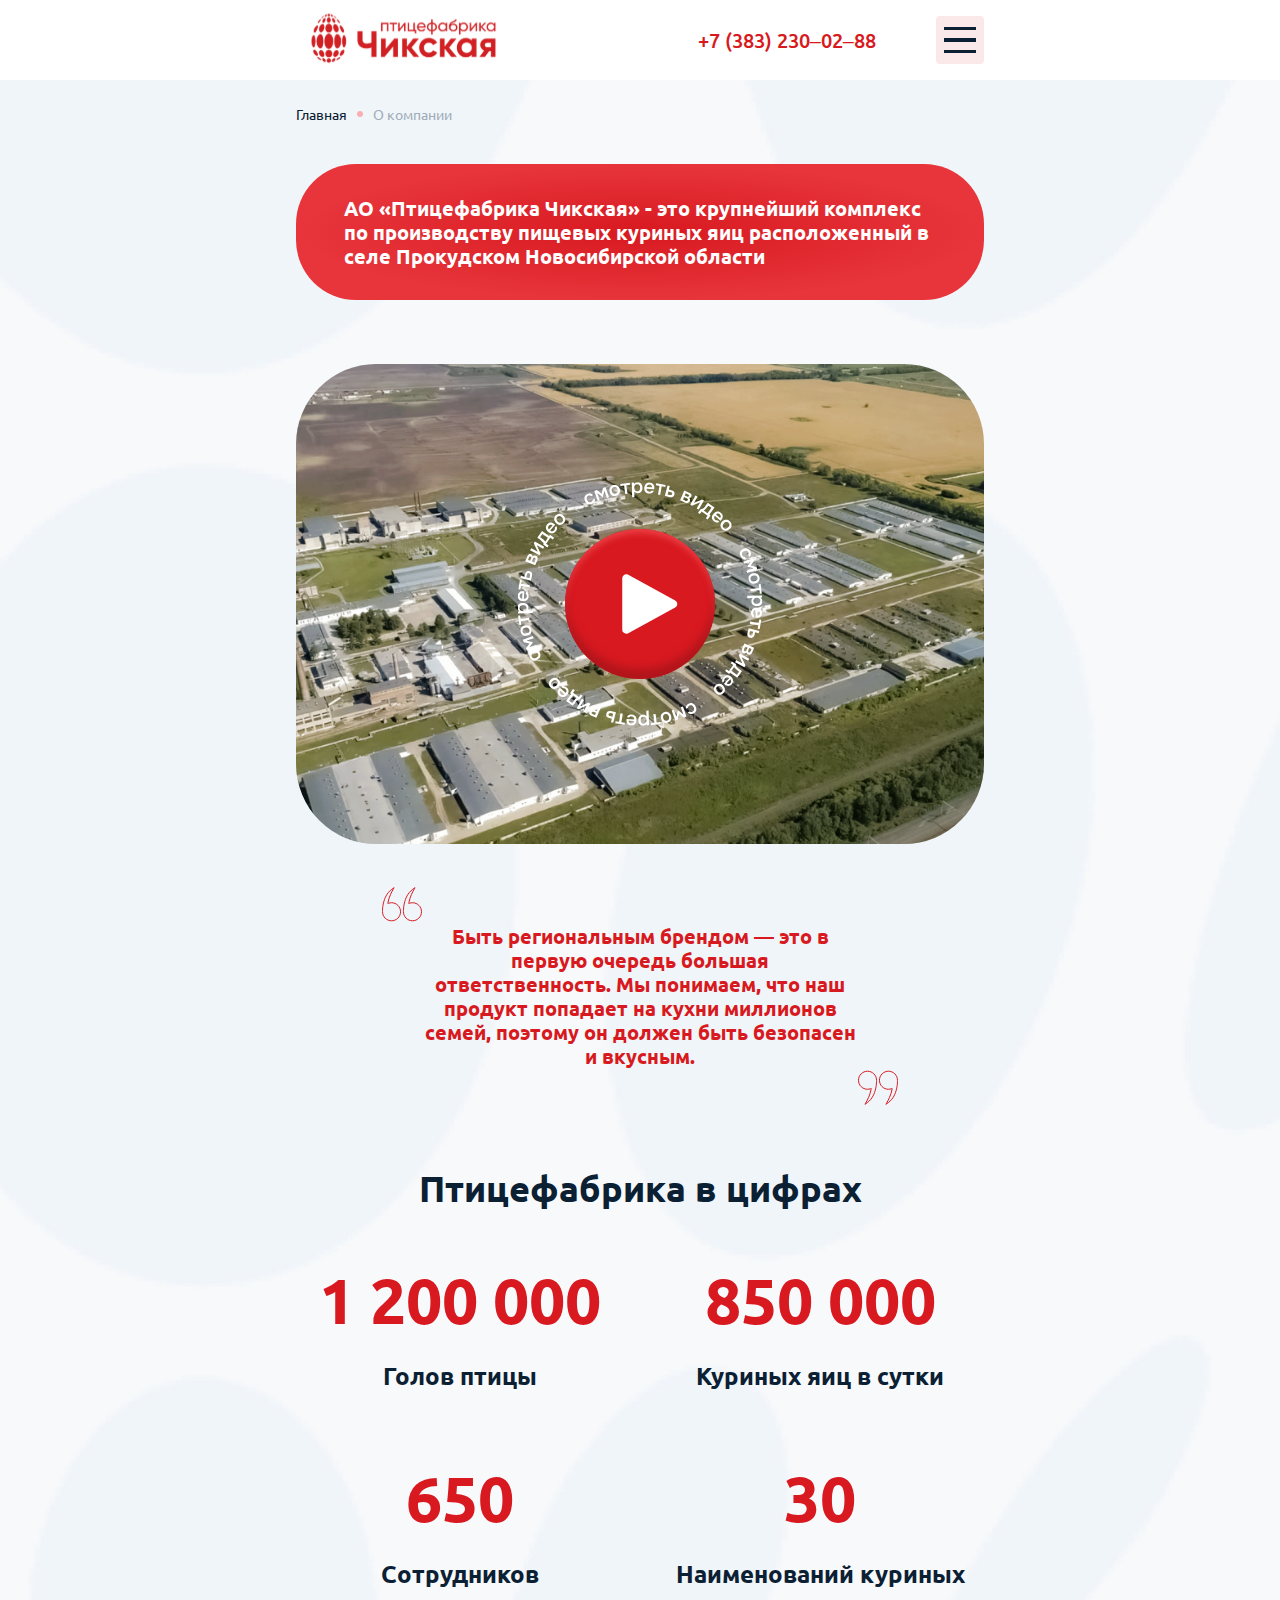
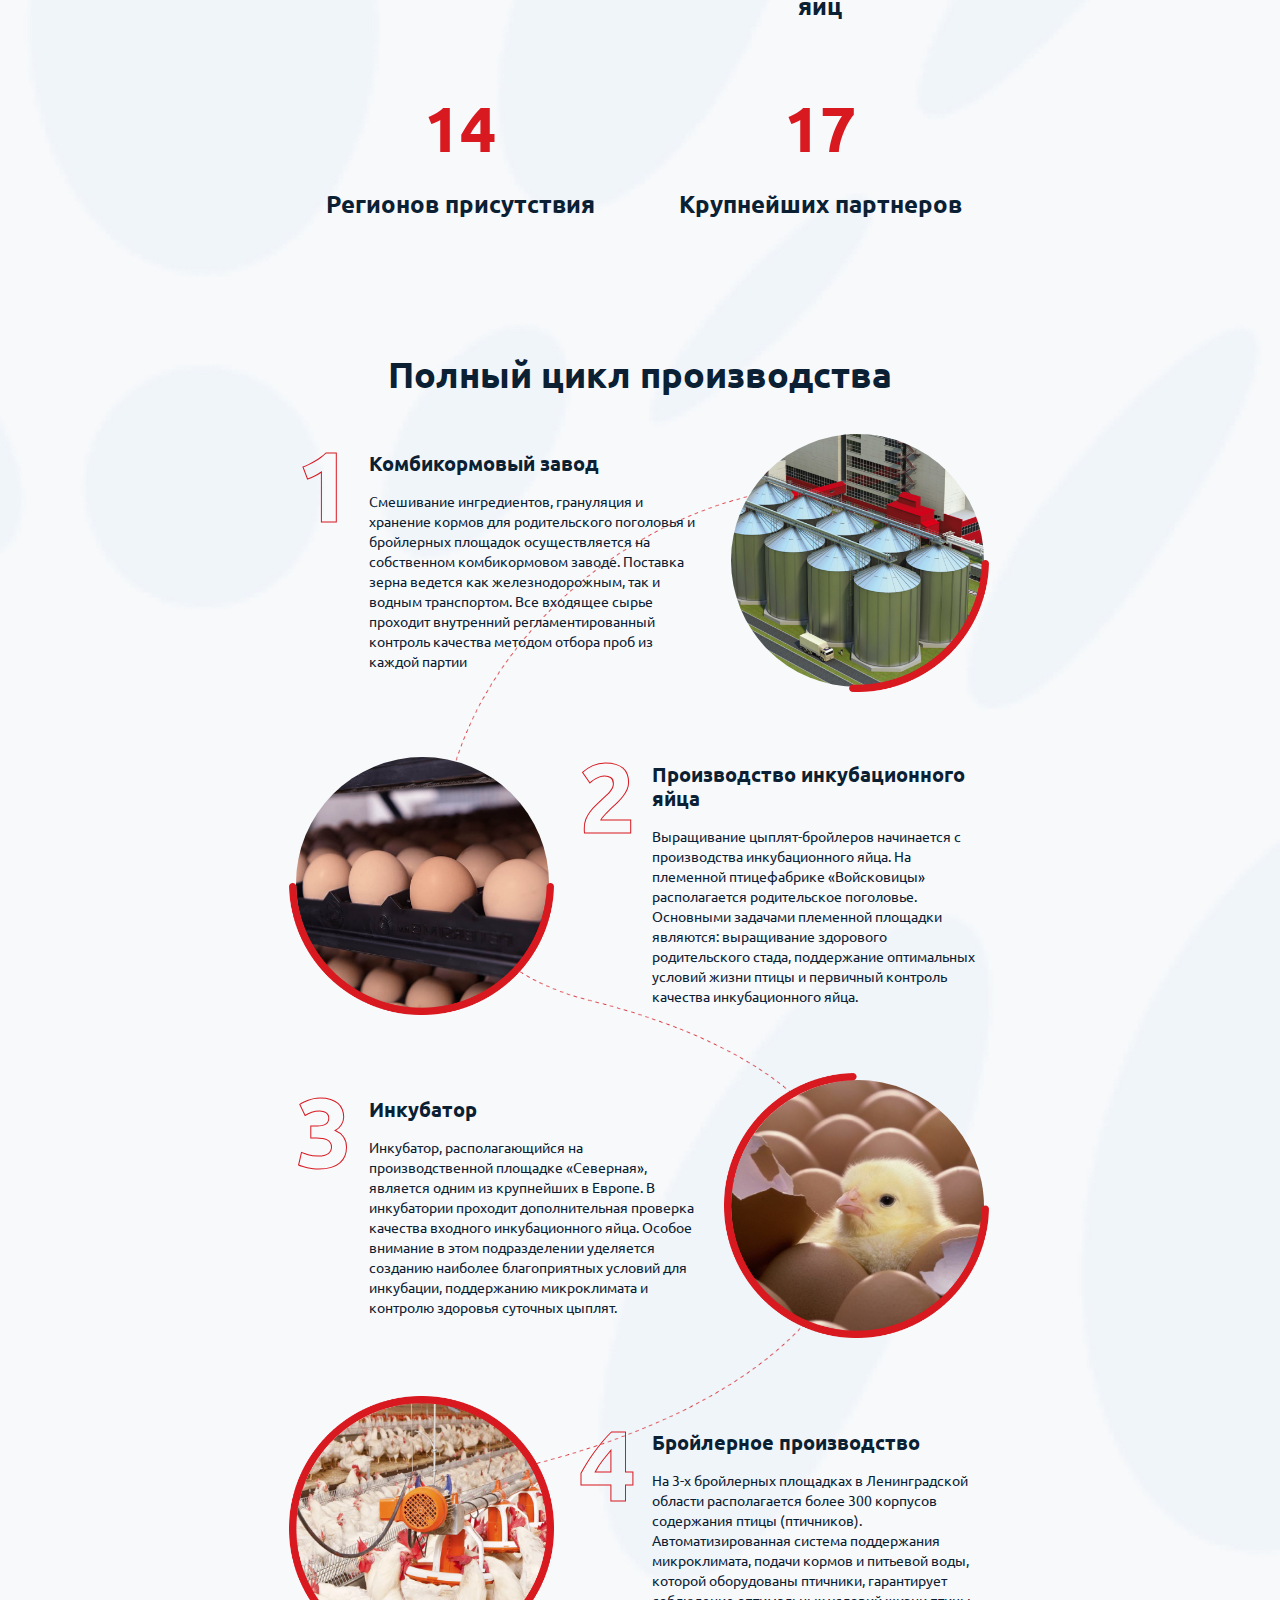
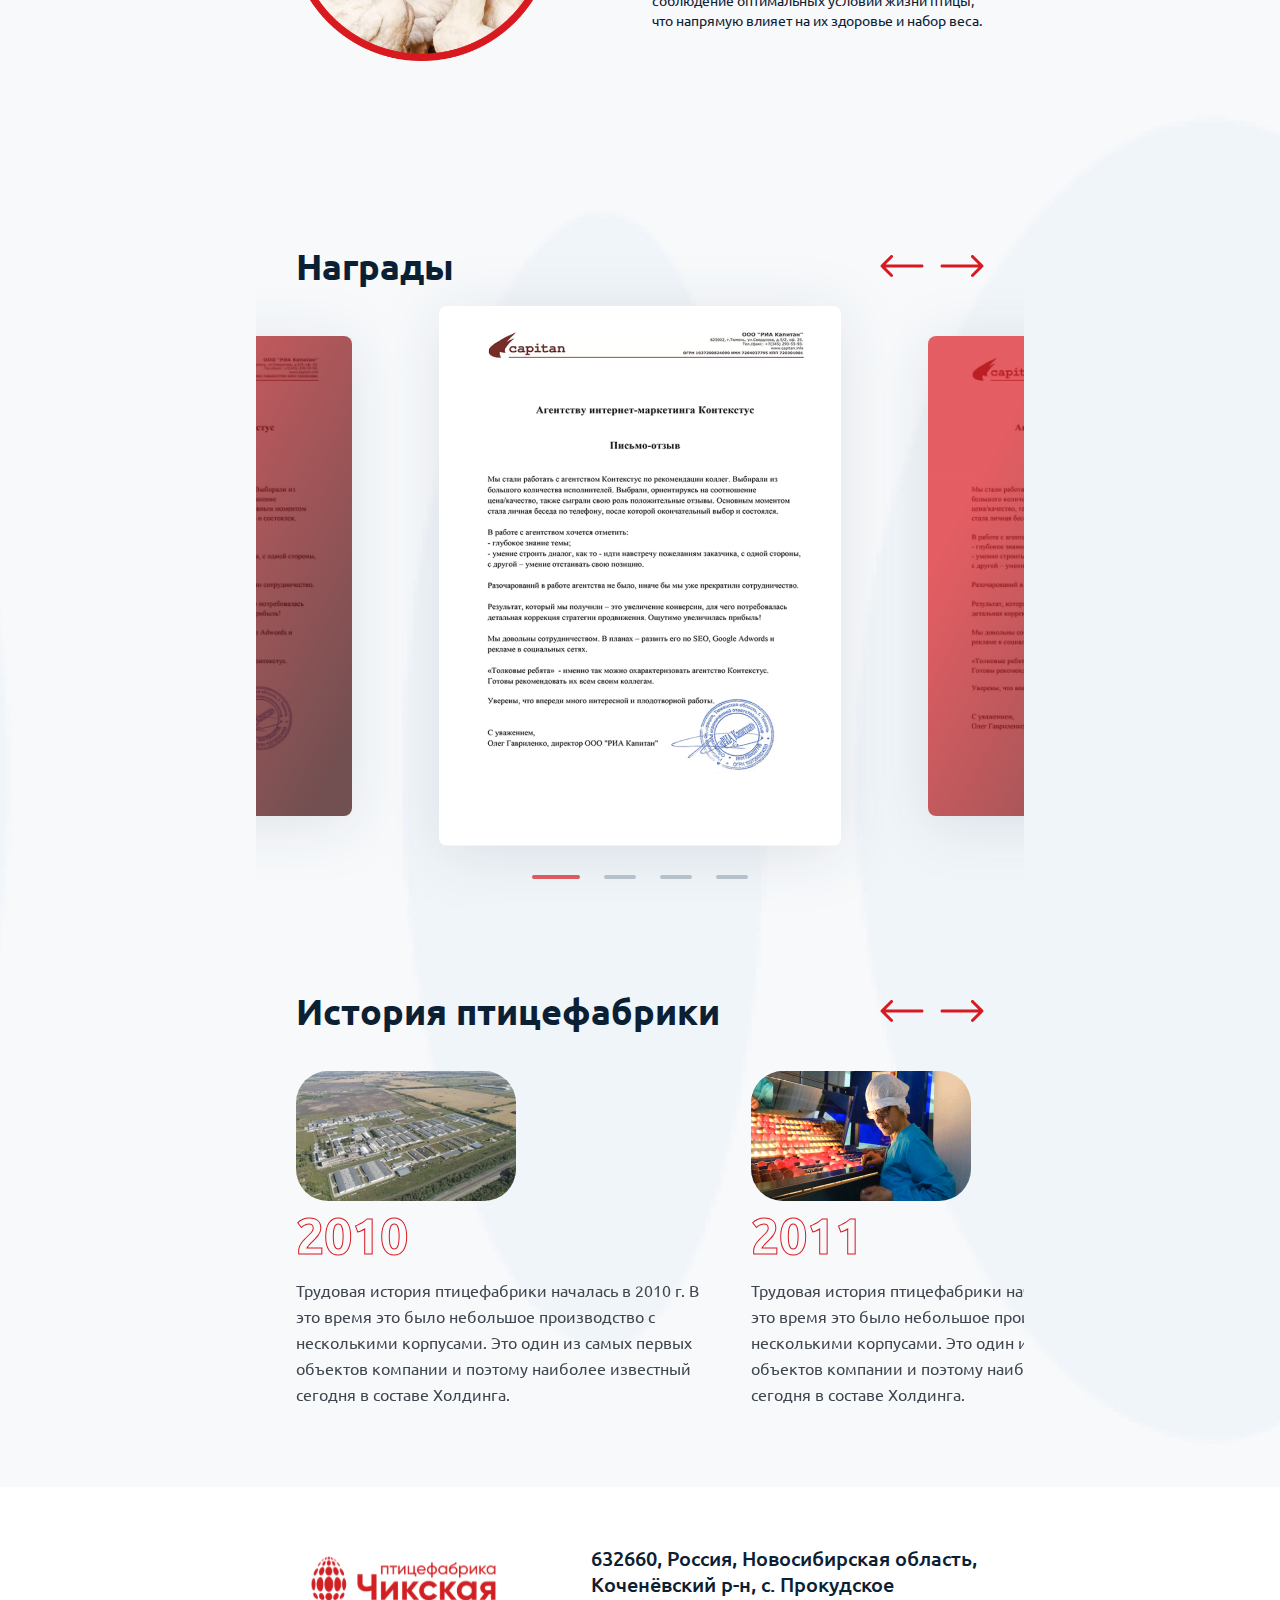
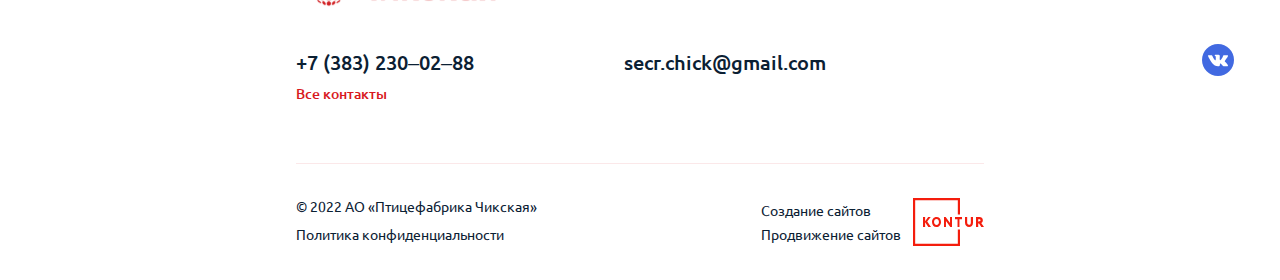
==== commit 915064bf: "правки" ====
--- a/about-us.html
+++ b/about-us.html
@@ -39,11 +39,15 @@
                         <li class="li">
                             <a href="#" class="item">Контакты</a>
                         </li>
+                        <a href="tel:+7 (383) 230‒02‒88" class="phone">+7 (383) 230‒02‒88</a>
                     </ul>
                 </div>
                 <div class="header__phone">
                     <a href="tel:+7 (383) 230‒02‒88" class="phone">+7 (383) 230‒02‒88</a>
                 </div>
+                <button class="header__burgir">
+                    <span></span><span></span><span></span>
+                </button>
             </div>
         </div>
     </header>
@@ -104,6 +108,7 @@
                 <h2 class="title_h2 center">Полный цикл производства</h2>
                 <div class="production__box">
                     <img src="img/production-line.png" alt="" class="img_line">
+                    <img src="img/production-line-mobile.png" alt="" class="img_line_mobile">
                     <div class="production__content">
                         <h5 class="num">1</h5>
                         <div>
@@ -117,6 +122,8 @@
                             <img src="img/production-1.png" alt="">
                         </div>
                     </div>
+                </div>
+                <div class="production__box">
                     <div class="production__img">
                         <img src="img/line-2.png" alt="" class="line">
                         <div class="img">
@@ -130,6 +137,8 @@
                             <p class="text">Выращивание цыплят-бройлеров начинается с производства инкубационного яйца. На племенной птицефабрике «Войсковицы» располагается родительское поголовье. Основными задачами племенной площадки являются: выращивание здорового родительского стада, поддержание оптимальных условий жизни птицы и первичный контроль качества инкубационного яйца.</p>
                         </div>
                     </div>
+                </div>
+                <div class="production__box">
                     <div class="production__content">
                         <h5 class="num">3</h5>
                         <div>
@@ -143,6 +152,8 @@
                             <img src="img/production-3.png" alt="">
                         </div>
                     </div>
+                </div>
+                <div class="production__box">
                     <div class="production__img">
                         <img src="img/line-4.png" alt="" class="line">
                         <div class="img">
@@ -239,21 +250,19 @@
                 <a href="#" class="footer__logo">
                     <img src="img/logo.svg" alt="">
                 </a>
-                <div class="footer__right">
-                    <div class="footer__map">
-                        <p>632660, Россия, Новосибирская область, <br> Коченёвский р-н, с. Прокудское</p>
-                    </div>
-                    <div class="footer__email">
-                        <a href="tomail:secr.chick@gmail.com" class="link">secr.chick@gmail.com</a>
-                    </div>
-                    <div class="footer__phone">
-                        <a href="tel:+7 (383) 230‒02‒88" class="phone">+7 (383) 230‒02‒88</a>
-                        <a href="#" class="link">Все контакты</a>
-                        <div class="soc">
-                            <a href="#" class="item">
-                                <img src="img/vk.svg" alt="">
-                            </a>
-                        </div>
+                <div class="footer__map">
+                    <p>632660, Россия, Новосибирская область, <br> Коченёвский р-н, с. Прокудское</p>
+                </div>
+                <div class="footer__email">
+                    <a href="tomail:secr.chick@gmail.com" class="link">secr.chick@gmail.com</a>
+                </div>
+                <div class="footer__phone">
+                    <a href="tel:+7 (383) 230‒02‒88" class="phone">+7 (383) 230‒02‒88</a>
+                    <a href="#" class="link">Все контакты</a>
+                    <div class="soc">
+                        <a href="#" class="item">
+                            <img src="img/vk.svg" alt="">
+                        </a>
                     </div>
                 </div>
             </div>
@@ -297,7 +306,9 @@
                 {
                 breakpoint: 686,
                 settings: {
-                    
+                    slidesToShow: 1,
+                    centerPadding: '50px',
+                    arrows: false
                 }
                 }
             ]
@@ -318,7 +329,8 @@
                 {
                 breakpoint: 686,
                 settings: {
-                    
+                    slidesToShow: 1.3,
+                    arrows: false
                 }
                 }
             ]
--- a/css/style.css
+++ b/css/style.css
@@ -90,6 +90,9 @@
   display: -webkit-box;
   display: -ms-flexbox;
   display: flex;
+}
+.header__navbar .ul .phone {
+  display: none;
 }
 .header__navbar .item {
   font-weight: 500;
@@ -99,6 +102,11 @@
   text-transform: uppercase;
   color: #0B2033;
   margin-left: 32px;
+  -webkit-transition: all 0.2s ease;
+  transition: all 0.2s ease;
+}
+.header__navbar .item:hover {
+  color: #D81920;
 }
 .header__navbar .li:nth-child(1) .item {
   margin-left: 0;
@@ -109,6 +117,9 @@
   font-size: 20px;
   line-height: 26px;
   color: #D81920;
+}
+.header__phone .phone:hover {
+  text-decoration: underline;
 }
 
 .main {
@@ -277,6 +288,10 @@
       flex-wrap: wrap;
 }
 
+.services__box_slider {
+  display: none;
+}
+
 .services__block {
   width: 420px;
   background: #FFFFFF;
@@ -428,6 +443,11 @@
   font-size: 20px;
   line-height: 26px;
   color: #0B2033;
+  -webkit-transition: all 0.2s ease;
+  transition: all 0.2s ease;
+}
+.footer__email .link:hover {
+  color: #D81920;
 }
 
 .footer__phone .phone {
@@ -437,6 +457,11 @@
   line-height: 26px;
   color: #0B2033;
   margin-bottom: 10px;
+  -webkit-transition: all 0.2s ease;
+  transition: all 0.2s ease;
+}
+.footer__phone .phone:hover {
+  color: #D81920;
 }
 .footer__phone .link {
   display: block;
@@ -456,9 +481,15 @@
   height: 32px;
   display: block;
   margin-right: 6px;
+  -webkit-transition: all 0.2s ease;
+  transition: all 0.2s ease;
 }
 .footer__phone .soc .item img {
   width: 100%;
+}
+.footer__phone .soc .item:hover {
+  -webkit-transform: scale(1.05);
+          transform: scale(1.05);
 }
 
 .footer__bottom {
@@ -481,6 +512,9 @@
   font-size: 14px;
   line-height: 20px;
   color: #0B2033;
+}
+.footer__bottom .left .link:hover {
+  color: #D81920;
 }
 .footer__bottom .right {
   margin-left: auto;
@@ -501,6 +535,9 @@
   line-height: 20px;
   color: #0B2033;
   margin: 4px 0;
+}
+.footer__bottom .right .link:hover {
+  color: #D81920;
 }
 .footer__bottom .right img {
   margin-left: 12px;
@@ -761,6 +798,9 @@
   position: absolute;
   top: 16%;
   left: 20%;
+}
+.production__box .img_line_mobile {
+  display: none;
 }
 
 .production__content {
@@ -1288,6 +1328,10 @@
   transition: all 0.3s ease;
 }
 
+.category__left_slider {
+  display: none;
+}
+
 .category__right {
   width: 691px;
   padding: 40px;
@@ -1404,16 +1448,52 @@
   width: auto;
   height: 100%;
 }
+.block__play .img .play {
+  width: 50px;
+  height: 50px;
+  background: #D81920;
+  -webkit-box-shadow: inset 0px -10px 9px #B1151B, inset 0px 4px 6px #EC4147;
+          box-shadow: inset 0px -10px 9px #B1151B, inset 0px 4px 6px #EC4147;
+  border: 0;
+  display: -webkit-box;
+  display: -ms-flexbox;
+  display: flex;
+  -webkit-box-align: center;
+      -ms-flex-align: center;
+          align-items: center;
+  -webkit-box-pack: center;
+      -ms-flex-pack: center;
+          justify-content: center;
+  position: absolute;
+  top: 50%;
+  left: 50%;
+  z-index: 2;
+  -webkit-transform: translate(-50%, -50%);
+          transform: translate(-50%, -50%);
+  border-radius: 50%;
+  -webkit-transition: all 0.2s ease;
+  transition: all 0.2s ease;
+}
+.block__play .img .play svg {
+  -webkit-transform: translateX(2px);
+          transform: translateX(2px);
+}
+.block__play .img .play:hover {
+  -webkit-transform: translate(-50%, -50%) scale(1.05);
+          transform: translate(-50%, -50%) scale(1.05);
+}
 .block__play .date {
   display: inline-block;
   padding: 4px 20px;
   font-weight: 400;
   font-size: 14px;
   line-height: 20px;
-  color: #0B2033;
-  border: 1px solid #0B2033;
+  color: #A0ADB9;
+  border: 1px solid #A0ADB9;
   border-radius: 28px;
   margin-bottom: 16px;
+  -webkit-transition: all 0.2s ease;
+  transition: all 0.2s ease;
 }
 .block__play .title {
   height: 52px;
@@ -1426,6 +1506,10 @@
   transition: all 0.2s ease;
 }
 
+.block__play:hover .date {
+  border: 1px solid #0B2033;
+  color: #0B2033;
+}
 .block__play:hover .title {
   color: #FF2931;
 }
@@ -1650,6 +1734,7 @@
   -webkit-box-pack: justify;
       -ms-flex-pack: justify;
           justify-content: space-between;
+  cursor: pointer;
 }
 .jobs__accordion .btn p {
   font-weight: 500;
@@ -1980,7 +2065,7 @@
   border-radius: 2px;
 }
 .contacts__form .checkbox input:checked + label::after {
-  background: #FFFFFF url(../img/check.svg) no-repeat center;
+  background: #FFFFFF url(../img/check-icon.svg) no-repeat center;
 }
 .contacts__form .btn {
   width: 202px;
@@ -2200,6 +2285,27 @@
 }
 
 @media screen and (max-width: 1300px) {
+  .crumbs {
+    overflow: hidden;
+  }
+  .crumbs p, .crumbs a {
+    white-space: nowrap;
+  }
+
+  .about_us__video .play_btn {
+    width: 150px;
+    height: 150px;
+  }
+  .about_us__video .play_btn svg {
+    width: 56px;
+    height: 60px;
+  }
+
+  .about_us__video .play_text {
+    width: 245px;
+    height: 245px;
+  }
+
   .container {
     padding: 0 40px;
     max-width: 768px;
@@ -2211,6 +2317,15 @@
 
   .header {
     height: 80px;
+    position: fixed;
+    top: 0;
+    left: 0;
+    z-index: 9;
+    width: 100%;
+  }
+
+  .main {
+    padding-top: 80px;
   }
 
   .header__logo {
@@ -2219,7 +2334,49 @@
   }
 
   .header__navbar {
-    display: none;
+    width: 100%;
+    display: block;
+    position: fixed;
+    top: 74px;
+    left: 0;
+    z-index: 9;
+    overflow: hidden;
+    height: 0;
+    background-color: rgba(11, 32, 51, 0.7);
+    -webkit-transition: all 0.3s ease;
+    transition: all 0.3s ease;
+  }
+  .header__navbar .ul {
+    padding: 48px 48px 62px 48px;
+    background: #F7F9FB;
+    border-radius: 0px 0px 16px 16px;
+    -webkit-box-orient: vertical;
+    -webkit-box-direction: normal;
+        -ms-flex-direction: column;
+            flex-direction: column;
+    overflow-y: auto;
+    max-height: 500px;
+  }
+  .header__navbar .ul .item {
+    display: block;
+    margin: 0;
+    font-size: 18px;
+    line-height: 21px;
+    margin-bottom: 32px;
+    text-align: center;
+  }
+  .header__navbar .ul .phone {
+    display: block;
+    font-weight: 500;
+    font-size: 20px;
+    line-height: 26px;
+    text-align: center;
+    color: #D81920;
+    margin-top: 16px;
+  }
+
+  .header__navbar.active {
+    height: calc(100% - 74px);
   }
 
   .header__phone {
@@ -2255,6 +2412,30 @@
     margin: 4px 0;
   }
 
+  .header__burgir.active {
+    position: relative;
+  }
+  .header__burgir.active span {
+    margin: 0;
+  }
+  .header__burgir.active span:nth-child(2) {
+    opacity: 0;
+  }
+  .header__burgir.active span:nth-child(1) {
+    position: absolute;
+    top: 50%;
+    left: 50%;
+    -webkit-transform: translate(-50%, -50%) rotate(45deg);
+            transform: translate(-50%, -50%) rotate(45deg);
+  }
+  .header__burgir.active span:nth-child(3) {
+    position: absolute;
+    top: 50%;
+    left: 50%;
+    -webkit-transform: translate(-50%, -50%) rotate(-45deg);
+            transform: translate(-50%, -50%) rotate(-45deg);
+  }
+
   .footer {
     position: relative;
   }
@@ -2407,7 +2588,7 @@
   }
 
   .crumbs {
-    margin-bottom: 64px;
+    margin-bottom: 40px;
   }
 
   .blog__box {
@@ -2702,7 +2883,11 @@
   }
 
   .production__img .line {
-    display: none;
+    width: 265px;
+  }
+
+  .production__box:nth-child(2) .production__img .line {
+    width: 140px;
   }
 
   .production__content .title {
@@ -2787,4 +2972,963 @@
     line-height: 24px;
     margin-bottom: 24px;
   }
+
+  .where_buy {
+    display: block;
+  }
+
+  .where_buy__map {
+    -webkit-box-orient: vertical;
+    -webkit-box-direction: normal;
+        -ms-flex-direction: column;
+            flex-direction: column;
+  }
+
+  .where_buy__left {
+    width: 100%;
+    margin: 0;
+    margin-bottom: 40px;
+  }
+  .where_buy__left svg {
+    width: 100%;
+    height: 590px;
+  }
+
+  .where_buy__right {
+    width: 100%;
+    padding-top: 0;
+  }
+
+  .map_search {
+    height: 339px;
+  }
+
+  .map_search .top {
+    height: 75px;
+  }
+
+  .map_search .wrap {
+    height: 264px;
+  }
+
+  .where_buy__map {
+    padding-bottom: 64px;
+  }
+
+  .where_buy__map2 .left {
+    width: 325px;
+    height: 520px;
+  }
+
+  .where_buy__map2 .right {
+    width: calc(100% - 325px);
+    height: 520px;
+  }
+  .where_buy__map2 .right .img {
+    width: auto;
+    height: 100%;
+    left: -50%;
+    top: 0;
+    -webkit-transform: translate(0);
+            transform: translate(0);
+  }
+
+  .where_buy__map2 .left .wrap {
+    height: 430px;
+  }
+
+  .where_buy__map2 .left .top {
+    padding: 32px 40px;
+  }
+
+  .where_buy__map2 .left .top h4 {
+    font-size: 20px;
+    line-height: 24px;
+  }
+
+  .where_buy__map2 .left .wrap .item {
+    padding: 16px 40px;
+  }
+
+  .where_buy__map2 .left .wrap .item h5 {
+    text-align: start;
+    font-size: 16px;
+    line-height: 26px;
+  }
+}
+@media screen and (max-width: 766px) {
+  .container {
+    padding: 0 20px;
+  }
+
+  .header {
+    height: 74px;
+    display: -webkit-box;
+    display: -ms-flexbox;
+    display: flex;
+    -webkit-box-align: center;
+        -ms-flex-align: center;
+            align-items: center;
+  }
+
+  .main {
+    padding-top: 74px;
+  }
+
+  .header__box {
+    -webkit-box-pack: justify;
+        -ms-flex-pack: justify;
+            justify-content: space-between;
+  }
+
+  .header__phone {
+    -webkit-box-ordinal-group: 0;
+        -ms-flex-order: -1;
+            order: -1;
+    margin: 0;
+  }
+
+  .header__phone .phone {
+    display: block;
+    width: 48px;
+    height: 48px;
+    background: #FBE9EA url(../img/phone-icon.svg) no-repeat center;
+    border-radius: 4px;
+    color: transparent;
+    overflow: hidden;
+  }
+
+  .header__logo {
+    width: 156px;
+    height: 58px;
+  }
+
+  .header__burgir {
+    margin-left: 0;
+  }
+
+  .banner {
+    height: 290px;
+  }
+
+  .banner__wrap {
+    height: 290px;
+  }
+
+  .banner__block {
+    padding-top: 189px;
+  }
+
+  .banner__block .title {
+    font-size: 24px;
+    line-height: 32px;
+  }
+  .banner__block .title br {
+    display: none;
+  }
+
+  .banner__wrap::after {
+    height: 100%;
+    background: -webkit-gradient(linear, left top, left bottom, color-stop(44.77%, rgba(11, 32, 51, 0)), to(rgba(11, 32, 51, 0.7)));
+    background: linear-gradient(180deg, rgba(11, 32, 51, 0) 44.77%, rgba(11, 32, 51, 0.7) 100%);
+  }
+
+  .banner .slick-dots li {
+    width: 16px;
+    margin: 0 6px;
+  }
+
+  .banner .slick-dots {
+    bottom: 12px;
+  }
+
+  .banner .slick-dots li.slick-active {
+    width: 24px;
+  }
+
+  .services {
+    padding-top: 64px;
+  }
+
+  .title_h2 {
+    font-size: 24px;
+    line-height: 32px;
+    margin-bottom: 8px;
+  }
+
+  .services__title {
+    font-size: 16px;
+    line-height: 26px;
+    margin-bottom: 48px;
+  }
+
+  .news {
+    padding-bottom: 114px;
+  }
+  .news .title_h2 {
+    position: static;
+  }
+  .news .title_h2 .link {
+    position: absolute;
+    bottom: 72px;
+    left: 20px;
+  }
+
+  .news .title_h2 {
+    margin-bottom: 32px;
+  }
+
+  .news__box {
+    -webkit-box-orient: vertical;
+    -webkit-box-direction: normal;
+        -ms-flex-direction: column;
+            flex-direction: column;
+  }
+
+  .news__item {
+    margin-bottom: 24px;
+  }
+
+  .footer {
+    padding-top: 48px;
+  }
+  .footer .container {
+    padding: 0;
+  }
+
+  .footer__logo {
+    margin: 0 auto;
+    margin-bottom: 24px;
+  }
+
+  .footer__map {
+    width: 100%;
+    margin-bottom: 16px;
+  }
+  .footer__map p {
+    font-size: 16px;
+    line-height: 22px;
+    text-align: center;
+  }
+
+  .footer__phone {
+    width: 100%;
+    margin-right: 0;
+  }
+
+  .footer__phone .phone {
+    text-align: center;
+    font-size: 16px;
+    line-height: 22px;
+    margin-bottom: 8px;
+  }
+
+  .footer__phone .link {
+    text-align: center;
+  }
+
+  .footer__email {
+    margin-top: 0;
+    width: 100%;
+    text-align: center;
+  }
+
+  .footer__box {
+    padding: 0 20px;
+    padding-bottom: 88px;
+    position: relative;
+  }
+
+  .footer__phone .soc {
+    top: auto;
+    bottom: 40px;
+    right: auto;
+    left: 50%;
+    -webkit-transform: translateX(-50%);
+            transform: translateX(-50%);
+  }
+
+  .footer__bottom {
+    padding: 32px 20px;
+    -webkit-box-orient: vertical;
+    -webkit-box-direction: normal;
+        -ms-flex-direction: column;
+            flex-direction: column;
+  }
+  .footer__bottom .left {
+    width: 100%;
+    text-align: center;
+    margin-bottom: 24px;
+  }
+  .footer__bottom .right {
+    width: 100%;
+    -webkit-box-pack: center;
+        -ms-flex-pack: center;
+            justify-content: center;
+  }
+
+  .blog__box {
+    -webkit-box-orient: vertical;
+    -webkit-box-direction: normal;
+        -ms-flex-direction: column;
+            flex-direction: column;
+  }
+
+  .crumbs {
+    display: none;
+  }
+
+  .block__play {
+    margin-bottom: 24px;
+  }
+
+  .block__play .title {
+    font-size: 18px;
+    line-height: 24px;
+  }
+
+  .blog__video {
+    margin-bottom: 48px;
+  }
+
+  .category__right {
+    padding: 40px 16px;
+  }
+
+  .category__right .title {
+    font-size: 18px;
+    line-height: 24px;
+  }
+
+  .category__right .code {
+    width: 100%;
+    text-align: center;
+    margin-bottom: 24px;
+  }
+
+  .category {
+    padding-bottom: 64px;
+  }
+
+  .products__item {
+    width: 100%;
+    margin-bottom: 24px;
+  }
+
+  .products__aside .btn {
+    margin-top: 16px;
+  }
+
+  .products__aside {
+    margin-bottom: 32px;
+  }
+
+  .contacts {
+    padding-top: 40px;
+    padding-bottom: 64px;
+  }
+  .contacts .container {
+    padding: 0;
+  }
+
+  .contacts__box {
+    padding: 0 20px;
+  }
+
+  .contacts .title__h2 {
+    padding: 0 20px;
+  }
+
+  .contacts__block .title {
+    font-size: 18px;
+    line-height: 24px;
+    margin-bottom: 8px;
+  }
+
+  .contacts__block {
+    width: 100%;
+    margin: 0;
+    margin-bottom: 24px;
+  }
+
+  .title__h2 {
+    font-size: 24px;
+    line-height: 32px;
+  }
+
+  .contacts .title__h2 {
+    margin-bottom: 32px;
+  }
+
+  .contacts__form {
+    border-radius: 24px;
+    height: 512px;
+    padding: 32px 20px 48px 20px;
+  }
+
+  .contacts__form .left .title {
+    font-size: 24px;
+    line-height: 32px;
+    margin-bottom: 12px;
+  }
+
+  .contacts__form .left .text {
+    font-size: 18px;
+    line-height: 24px;
+    margin-bottom: 24px;
+  }
+
+  .contacts__form .input {
+    width: 100%;
+  }
+
+  .contacts__form .textarea {
+    margin-bottom: 20px;
+  }
+
+  .contacts__form .checkbox {
+    width: 100%;
+  }
+
+  .contacts__form .btn {
+    width: 100%;
+  }
+
+  .contacts__bottom {
+    -webkit-box-orient: vertical;
+    -webkit-box-direction: normal;
+        -ms-flex-direction: column;
+            flex-direction: column;
+  }
+  .contacts__bottom .left {
+    width: 100%;
+    height: auto;
+    padding: 32px 20px 54px 20px;
+  }
+  .contacts__bottom .right {
+    width: 100%;
+    height: 300px;
+  }
+  .contacts__bottom .right img {
+    left: -15%;
+    -webkit-transform: translate(0, -50%);
+            transform: translate(0, -50%);
+  }
+
+  .contacts__bottom .left .title {
+    font-size: 18px;
+    line-height: 24px;
+  }
+
+  .title__h2 {
+    font-size: 24px;
+    line-height: 32px;
+    margin-bottom: 12px;
+  }
+
+  .jobs {
+    padding-bottom: 60px;
+  }
+
+  .jobs .title__h2 {
+    margin-bottom: 12px;
+  }
+
+  .jobs__title {
+    font-size: 18px;
+    line-height: 24px;
+    margin-bottom: 32px;
+    max-width: 320px;
+    width: 100%;
+  }
+
+  .jobs_points .block {
+    margin-bottom: 20px;
+    padding: 0 8px 0 32px;
+  }
+
+  .jobs_points .block p {
+    font-size: 16px;
+    line-height: 22px;
+  }
+
+  .jobs__accordion {
+    position: relative;
+  }
+
+  .jobs__accordion .btn {
+    -webkit-box-orient: vertical;
+    -webkit-box-direction: normal;
+        -ms-flex-direction: column;
+            flex-direction: column;
+    padding: 24px 16px 16px 16px;
+  }
+  .jobs__accordion .btn .icon {
+    width: 100%;
+    height: 24px;
+    background: #FBE9EA;
+    border-radius: 16px;
+    display: -webkit-box;
+    display: -ms-flexbox;
+    display: flex;
+    -webkit-box-pack: center;
+        -ms-flex-pack: center;
+            justify-content: center;
+    -webkit-box-align: center;
+        -ms-flex-align: center;
+            align-items: center;
+  }
+  .jobs__accordion .btn .icon svg {
+    width: 16px;
+    height: 9px;
+    -webkit-transform: translate(0);
+            transform: translate(0);
+  }
+
+  .jobs__accordion .btn p {
+    font-size: 16px;
+    line-height: 22px;
+    margin-bottom: 16px;
+  }
+
+  .jobs__accordion .block {
+    padding: 0 16px 64px 16px;
+  }
+
+  .jobs__accordion .btn.active .icon {
+    width: auto;
+    position: absolute;
+    bottom: 24px;
+    left: 16px;
+    right: 16px;
+  }
+  .jobs__accordion .btn.active .icon svg {
+    -webkit-transform: rotate(180deg);
+            transform: rotate(180deg);
+  }
+
+  .where_buy__left svg {
+    height: 265px;
+  }
+
+  .map_search .top {
+    height: 72px;
+    padding: 0 16px;
+  }
+
+  .map_search .top h5 {
+    font-size: 16px;
+    line-height: 22px;
+  }
+
+  .map_search {
+    height: 296px;
+  }
+
+  .map_search .wrap {
+    height: 224px;
+  }
+
+  .map_search .wrap .item {
+    padding: 0 16px;
+    font-size: 16px;
+    line-height: 22px;
+    height: 54px;
+  }
+
+  .where_buy__map {
+    padding-bottom: 48px;
+  }
+
+  .where_buy__map2 {
+    -webkit-box-orient: vertical;
+    -webkit-box-direction: normal;
+        -ms-flex-direction: column;
+            flex-direction: column;
+  }
+  .where_buy__map2 .left {
+    width: 100%;
+    height: 332px;
+  }
+  .where_buy__map2 .right {
+    width: 100%;
+    height: 300px;
+  }
+  .where_buy__map2 .right .img {
+    left: -10%;
+  }
+
+  .where_buy__map2 .left .top {
+    border-bottom: 1px solid #DEE5EC;
+    height: 56px;
+    padding: 16px 24px;
+  }
+  .where_buy__map2 .left .top h5 {
+    font-size: 18px;
+    line-height: 24px;
+  }
+
+  .where_buy__map2 .left .wrap {
+    height: 276px;
+  }
+
+  .where_buy__map2 .left .wrap .item {
+    padding: 16px 24px;
+  }
+
+  .where_buy__map2 .left .wrap .item h5 {
+    font-size: 15px;
+    line-height: 26px;
+  }
+
+  .category__left {
+    display: none;
+  }
+
+  .category__left_slider {
+    display: block;
+  }
+  .category__left_slider .slick-dots {
+    bottom: -20px;
+    z-index: 1;
+  }
+  .category__left_slider .slick-dots li {
+    width: 16px;
+    height: 4px;
+    background: #A0ADB9;
+    opacity: 0.7;
+    border-radius: 4px;
+    margin: 0 6px;
+    -webkit-transition: all 0.2s ease;
+    transition: all 0.2s ease;
+  }
+  .category__left_slider .slick-dots li button {
+    display: none;
+  }
+  .category__left_slider .slick-dots li.slick-active {
+    width: 24px;
+    background: #D81920;
+    opacity: 1;
+  }
+  .category__left_slider .img {
+    height: 226px;
+    position: relative;
+    overflow: hidden;
+    border-radius: 16px;
+  }
+  .category__left_slider .img img {
+    position: absolute;
+    top: 50%;
+    left: 50%;
+    -webkit-transform: translate(-50%, -50%);
+            transform: translate(-50%, -50%);
+    width: 140%;
+    height: auto;
+  }
+
+  .slick-dotted.slick-slider {
+    margin-bottom: 52px;
+  }
+
+  .services__box {
+    display: none;
+  }
+
+  .services__box_slider {
+    display: block;
+  }
+  .services__box_slider .slick-track {
+    padding-top: 50px;
+  }
+
+  .services__block {
+    width: 248px;
+    height: 276px;
+    padding: 20px;
+    margin: 0 auto;
+    -webkit-transition: all 0.3s ease;
+    transition: all 0.3s ease;
+  }
+
+  .services__block .title {
+    font-size: 14px;
+    line-height: 24px;
+    margin-bottom: 8px;
+  }
+
+  .services__block .text {
+    font-size: 14px;
+    line-height: 20px;
+  }
+
+  .services .slick-dots {
+    bottom: -16px;
+    z-index: 1;
+  }
+  .services .slick-dots li {
+    width: 16px;
+    height: 4px;
+    background: #A0ADB9;
+    opacity: 0.7;
+    border-radius: 4px;
+    margin: 0 6px;
+    -webkit-transition: all 0.2s ease;
+    transition: all 0.2s ease;
+  }
+  .services .slick-dots li button {
+    display: none;
+  }
+  .services .slick-dots li.slick-active {
+    width: 24px;
+    background: #D81920;
+    opacity: 1;
+  }
+  .services .container {
+    padding: 0;
+  }
+  .services .title_h2 {
+    padding: 0 20px;
+  }
+  .services .slick-dotted.slick-slider {
+    margin-bottom: 0;
+  }
+
+  .services__title {
+    padding: 0 20px;
+    margin-bottom: 0;
+  }
+
+  .services__box_slider .wrap.slick-slide.slick-current.slick-active.slick-center .services__block {
+    -webkit-transform: translateY(-20px);
+            transform: translateY(-20px);
+  }
+
+  .services__block .icon {
+    margin-bottom: 12px;
+  }
+
+  .main {
+    overflow: hidden;
+  }
+
+  .about_us {
+    padding-top: 40px;
+  }
+
+  .about_us__title {
+    padding: 24px 24px 32px 24px;
+    margin-bottom: 48px;
+    border-radius: 40px;
+  }
+
+  .about_us__title .title {
+    font-size: 18px;
+    line-height: 24px;
+  }
+
+  .about_us__video {
+    height: 320px;
+    width: calc(100% + 40px);
+    margin-left: -20px;
+    border-radius: 40px;
+    margin-bottom: 86px;
+  }
+
+  .about_us__video .play_text {
+    width: 161px;
+  }
+
+  .about_us__video .play_btn {
+    width: 99px;
+    height: 99px;
+  }
+  .about_us__video .play_btn svg {
+    width: 37px;
+    height: 40px;
+    -webkit-transform: translateX(3px);
+            transform: translateX(3px);
+  }
+
+  .about_us__text {
+    max-width: 280px;
+    margin-bottom: 85px;
+  }
+
+  .about_us__text::before {
+    width: 24px;
+    height: 24px;
+    bottom: -24px;
+    right: -24px;
+  }
+
+  .about_us__text::after {
+    width: 24px;
+    height: 24px;
+    top: -24px;
+    left: -24px;
+  }
+
+  .about_us__text .text {
+    font-size: 18px;
+    line-height: 24px;
+  }
+
+  .about_us__numbers .title_h2 {
+    margin-bottom: 48px;
+  }
+
+  .numbers__wrap {
+    padding-top: 0;
+    padding-bottom: 0;
+    margin-bottom: 32px;
+  }
+
+  .numbers__wrap .num {
+    margin-bottom: 12px;
+    font-size: 48px;
+    line-height: 48px;
+  }
+
+  .numbers__wrap .text {
+    font-size: 18px;
+    line-height: 24px;
+  }
+
+  .production .title_h2 {
+    max-width: 180px;
+    width: 100%;
+    text-align: center;
+    margin: 0 auto;
+    margin-bottom: 34px;
+  }
+
+  .awards__block, .awards__wrap.slick-slide.slick-current.slick-active.slick-center .awards__block {
+    width: 248px;
+    height: 333px;
+  }
+
+  .awards__wrap.slick-slide.slick-current.slick-active.slick-center .awards__block {
+    -webkit-transform: translateY(-10px);
+            transform: translateY(-10px);
+  }
+
+  .awards .slick-dots {
+    bottom: 0px;
+  }
+  .awards .slick-dots li {
+    width: 16px;
+    margin: 0 6px;
+  }
+  .awards .slick-dots li.slick-active {
+    width: 24px;
+  }
+
+  .awards .slick-track {
+    padding-bottom: 0;
+  }
+
+  .awards__wrap {
+    height: 400px;
+  }
+
+  .story__block {
+    width: 235px;
+    -webkit-transform: translateX(36%);
+            transform: translateX(36%);
+    margin-right: 0;
+  }
+
+  .story__block .img {
+    width: 150px;
+    height: 88px;
+    border-radius: 32px;
+  }
+
+  .story__block .date {
+    font-size: 24px;
+    line-height: 32px;
+    margin-bottom: 8px;
+  }
+
+  .story__block .text {
+    font-size: 14px;
+    line-height: 20px;
+  }
+
+  .production__img {
+    -webkit-box-ordinal-group: 0;
+        -ms-flex-order: -1;
+            order: -1;
+    width: 200px;
+    height: 200px;
+    margin-bottom: 24px;
+  }
+
+  .production__img .img {
+    width: 200px;
+    height: 200px;
+  }
+
+  .production__content {
+    width: 100%;
+    margin-bottom: 34px;
+    position: static;
+  }
+
+  .production__content .num {
+    position: absolute;
+    top: 0;
+    left: 60%;
+    font-size: 48px;
+    line-height: 48px;
+  }
+
+  .production__content .title {
+    font-size: 18px;
+    line-height: 24px;
+    margin-bottom: 16px;
+  }
+
+  .production__img .line {
+    width: 210px;
+  }
+
+  .production__box:nth-child(2) .production__img .line {
+    width: 120px;
+  }
+
+  .production__box:nth-child(3) .production__img {
+    margin-left: auto;
+  }
+  .production__box:nth-child(3) .production__content .num {
+    left: 30%;
+  }
+
+  .production__box {
+    position: relative;
+  }
+
+  .production__box:nth-child(5) .production__img {
+    margin-left: auto;
+  }
+  .production__box:nth-child(5) .production__content .num {
+    left: 30%;
+  }
+
+  .production__box .img_line {
+    display: none;
+  }
+
+  .production__box .img_line_mobile {
+    display: block;
+    width: calc(100% + 40px);
+    position: absolute;
+    top: 100px;
+    left: -20px;
+    height: 1618px;
+  }
+
+  .production {
+    padding-bottom: 40px;
+  }
 }